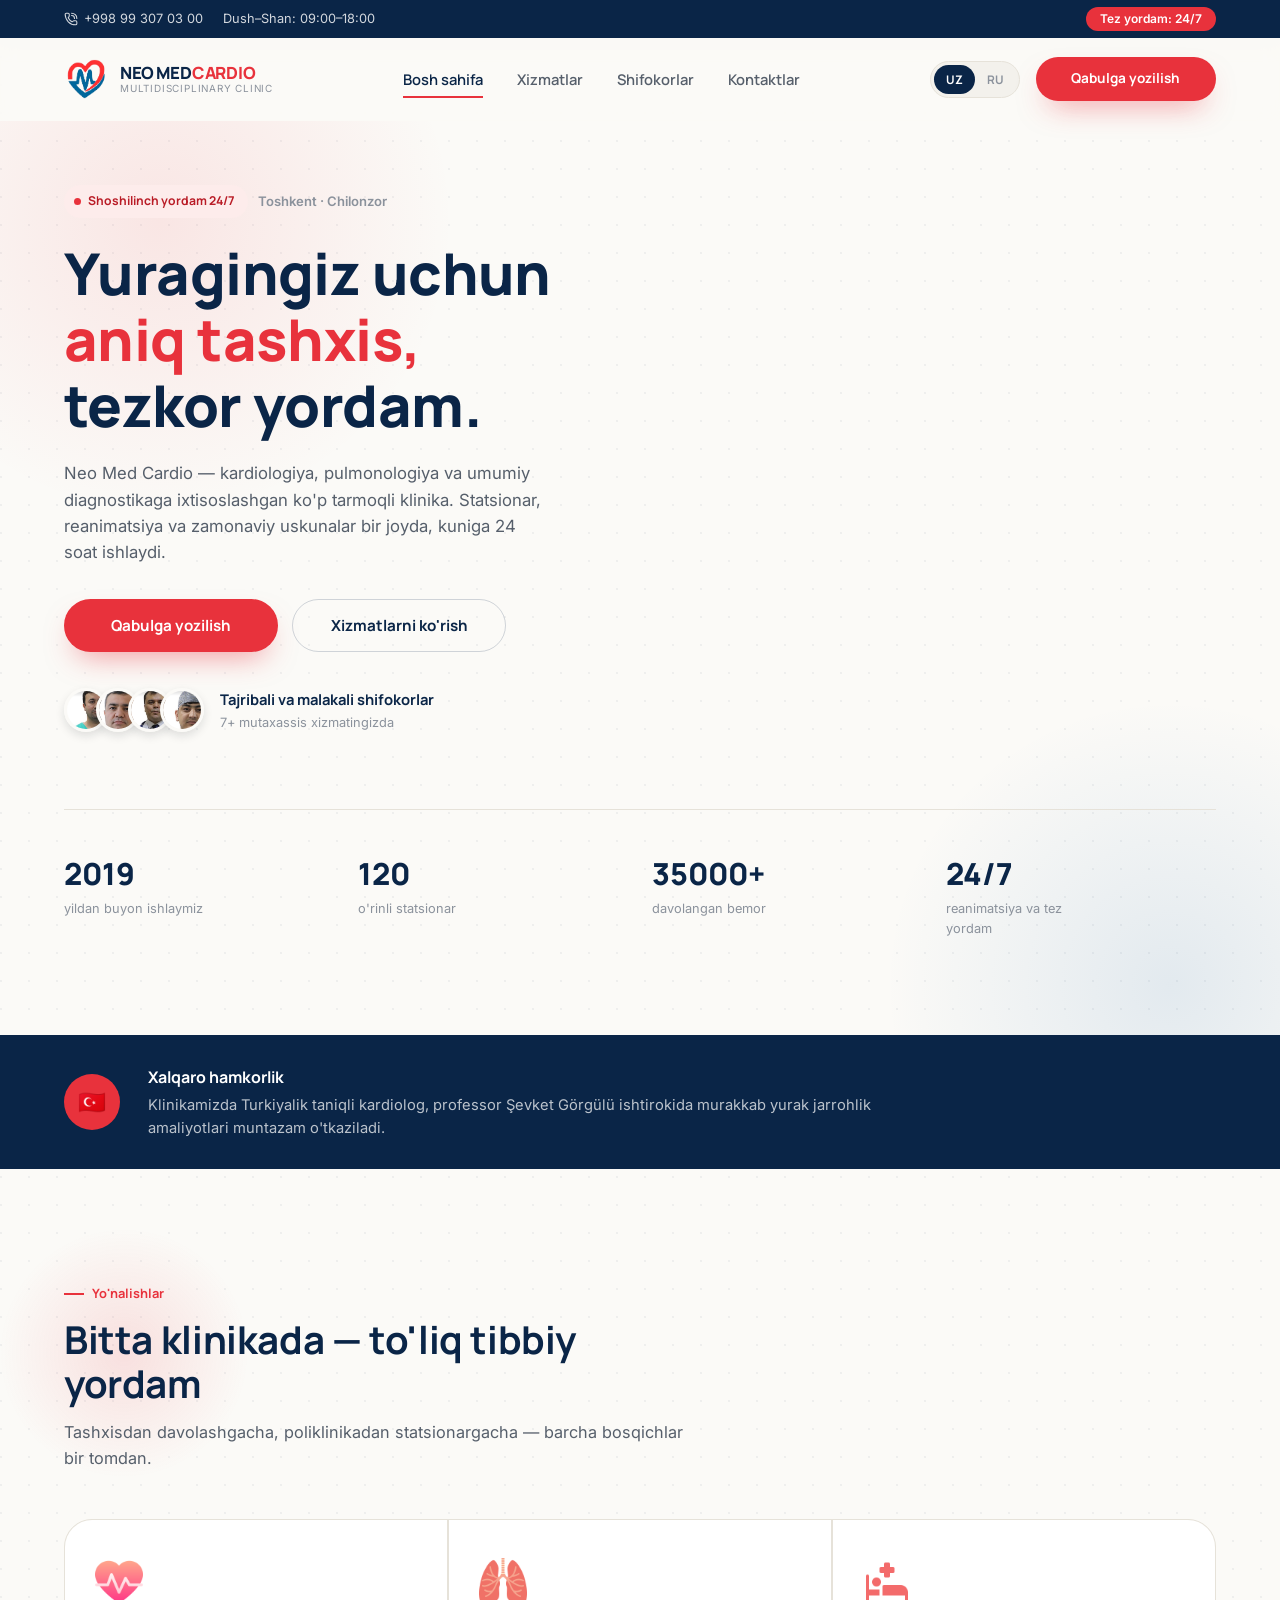
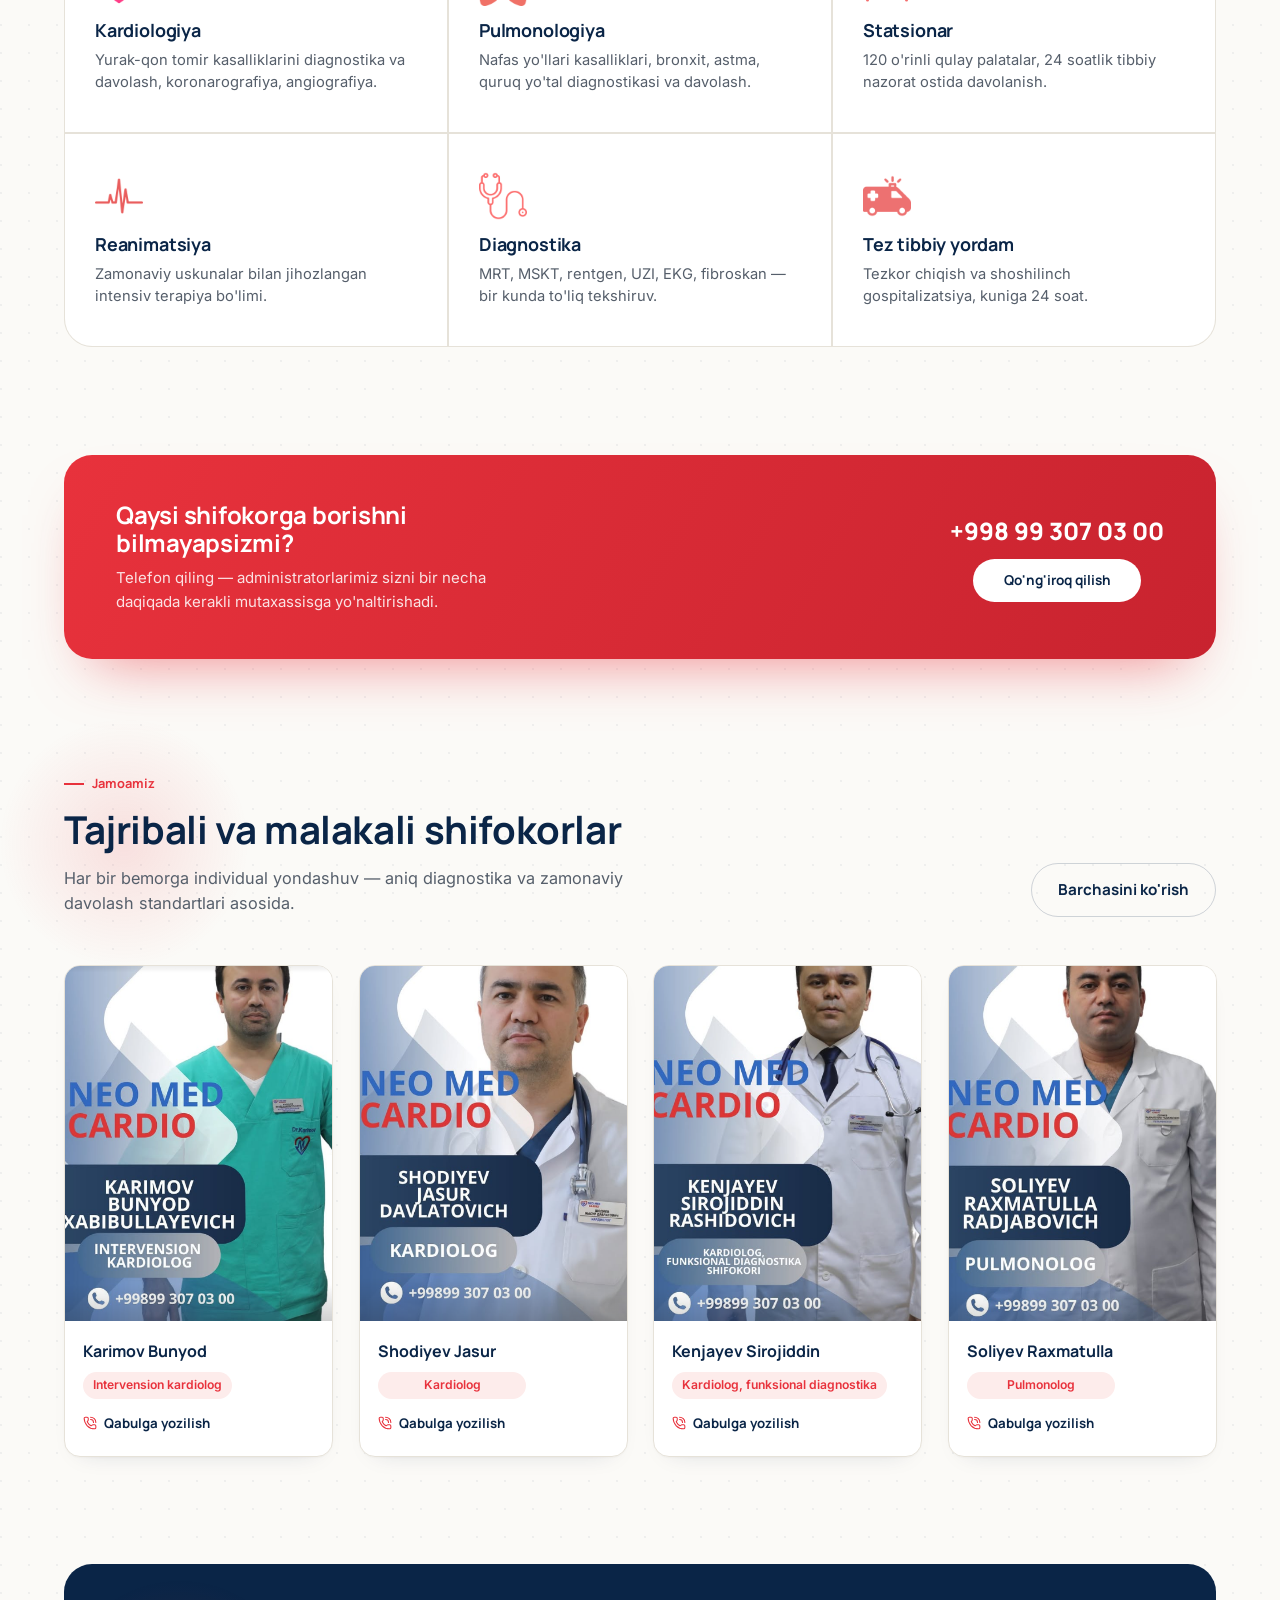
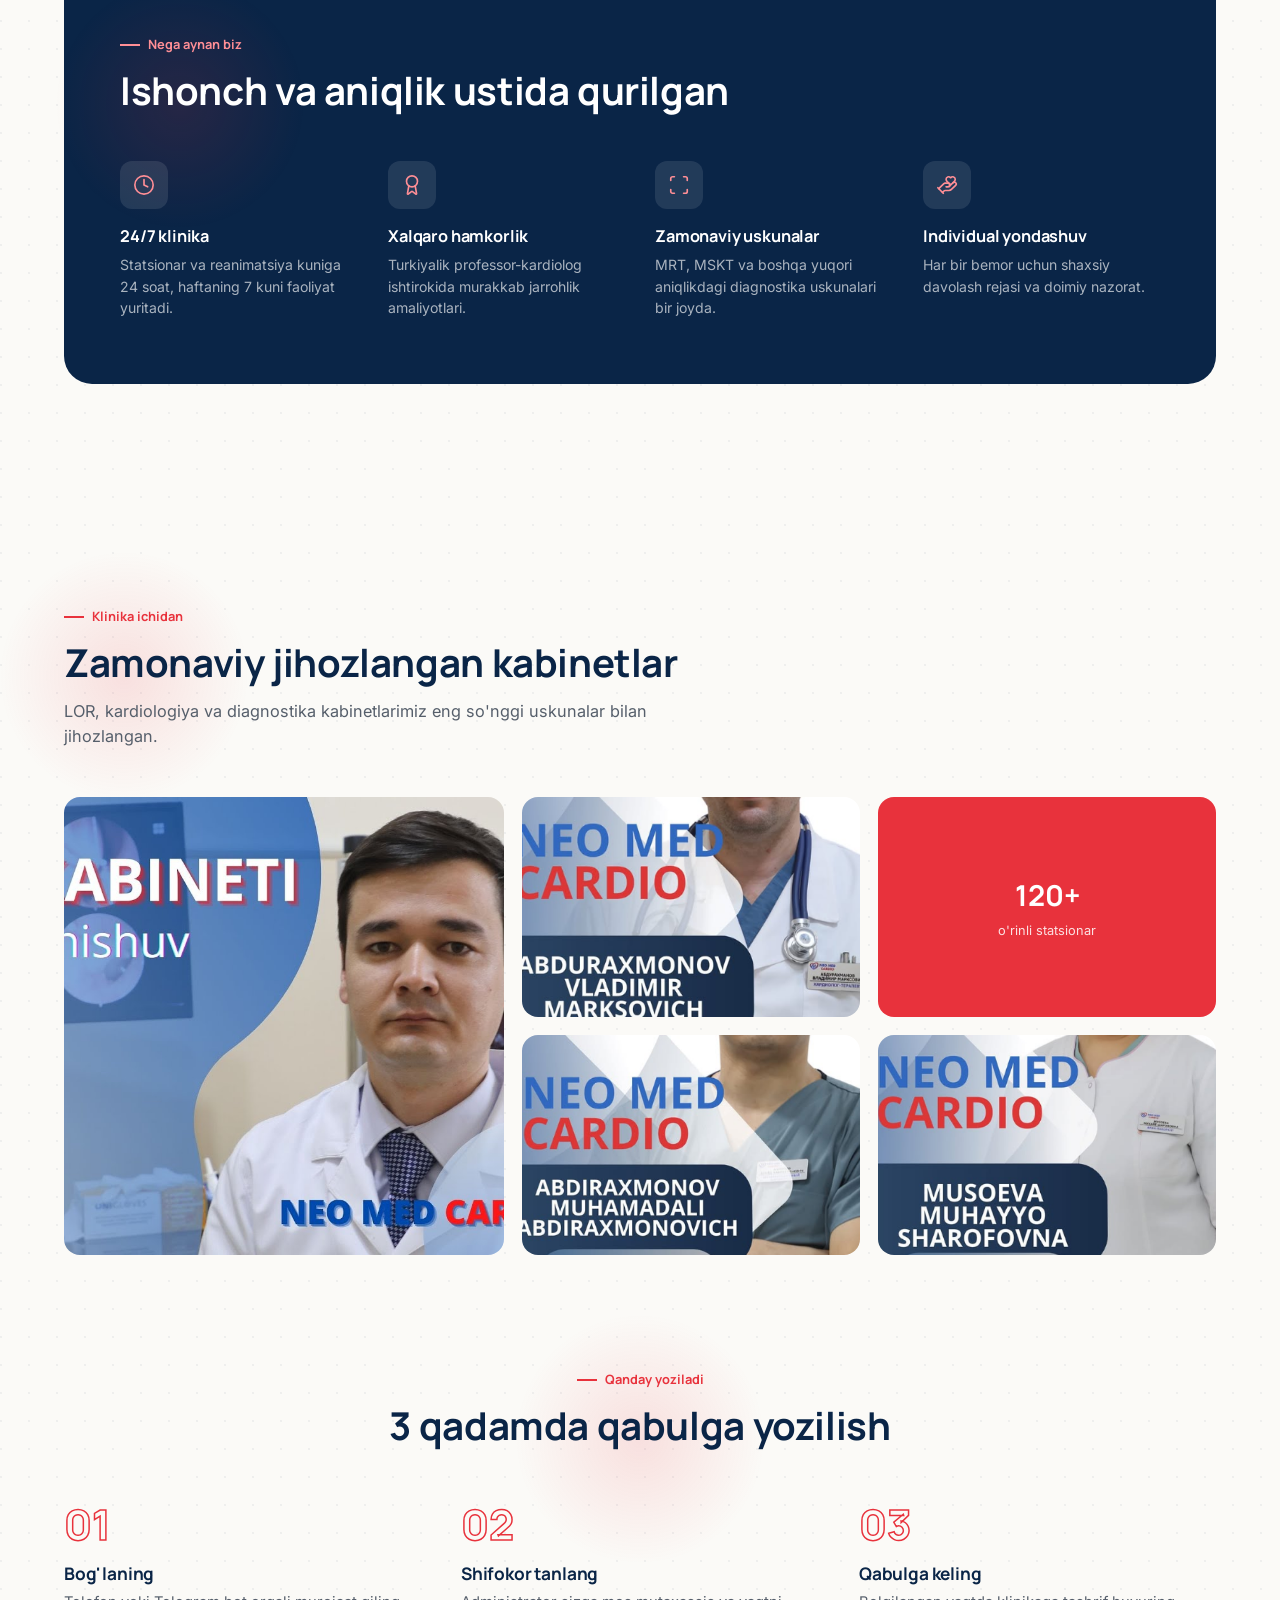
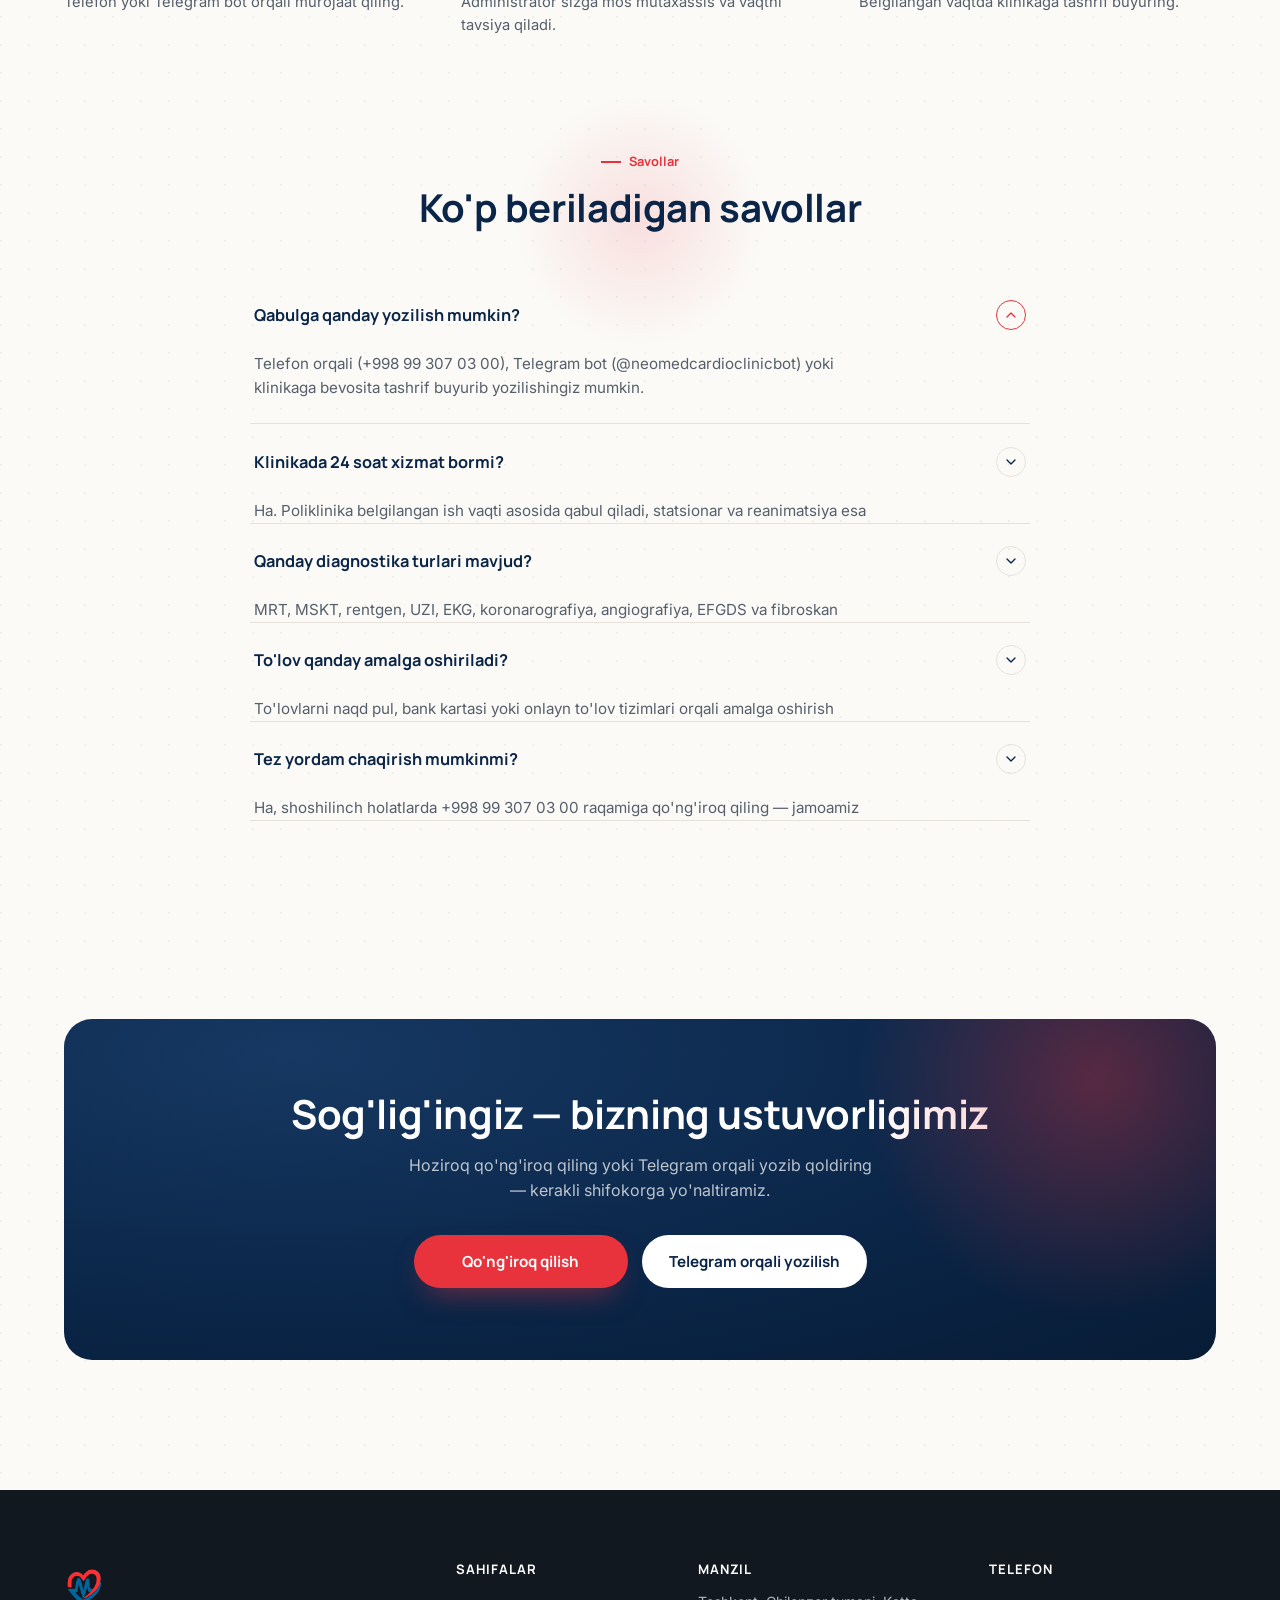
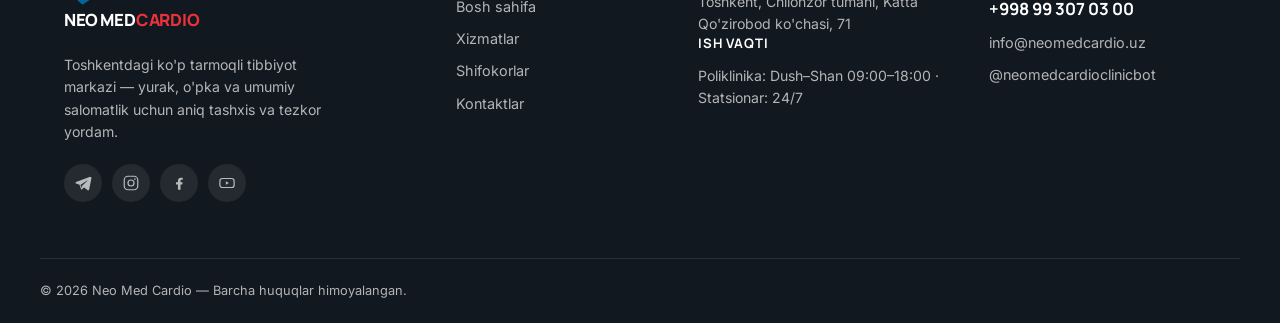
==== neomedcardio-site/index.html @ 4e434b4e "Birinchi versiya" ====
<!DOCTYPE html>
<html lang="uz">
<head>
<meta charset="UTF-8">
<meta name="viewport" content="width=device-width, initial-scale=1.0">
<title>Neo Med Cardio — Toshkentdagi ko'p tarmoqli tibbiyot markazi</title>
<meta name="description" content="Neo Med Cardio — kardiologiya, pulmonologiya, statsionar va reanimatsiya. MRT, MSKT diagnostika. Toshkent, Chilonzor. 24/7 tez yordam.">
<link rel="icon" href="images/favicon.png" type="image/png">
<link rel="stylesheet" href="css/style.css">
</head>
<body data-page="index">

<div id="site-header"></div>

<main>

  <!-- ============================= HERO ============================= -->
  <section class="hero">
    <div class="container hero__inner">
      <div class="hero__content">
        <div class="hero__eyebrow-row">
          <span class="hero__badge"><span class="dot"></span> <span data-i18n="badge.emergency">Shoshilinch yordam 24/7</span></span>
          <span class="hero__eyebrow-text" data-i18n="hero.eyebrow">Toshkent · Chilonzor</span>
        </div>
        <h1>
          <span data-i18n="hero.title.1">Yuragingiz uchun</span>
          <span class="accent" data-i18n="hero.title.2">aniq tashxis,</span>
          <span data-i18n="hero.title.3">tezkor yordam.</span>
        </h1>
        <p class="hero__desc" data-i18n="hero.desc">Neo Med Cardio — kardiologiya, pulmonologiya va umumiy diagnostikaga ixtisoslashgan ko'p tarmoqli klinika.</p>
        <div class="hero__actions">
          <a href="kontaktlar.html#form" class="btn btn--primary" data-i18n="hero.cta.primary">Qabulga yozilish</a>
          <a href="xizmatlar.html" class="btn btn--ghost" data-i18n="hero.cta.secondary">Xizmatlarni ko'rish</a>
        </div>

        <div class="hero__trust-row">
          <div class="avatar-stack">
            <img src="images/avatars/a1.jpg" alt="Shifokor">
            <img src="images/avatars/a2.jpg" alt="Shifokor">
            <img src="images/avatars/a3.jpg" alt="Shifokor">
            <img src="images/avatars/a4.jpg" alt="Shifokor">
          </div>
          <div class="hero__trust-text">
            <strong data-i18n="doc.title">Tajribali va malakali shifokorlar</strong>
            <span data-i18n="hero.trust.sub">7+ mutaxassis xizmatingizda</span>
          </div>
        </div>

      </div>

      <div class="hero__visual" data-reveal data-reveal-delay="150">
        <div class="hero__blob"></div>
        <div class="hero__blob hero__blob--two"></div>
        <img src="images/logo.png" alt="Neo Med Cardio" class="hero__heart-logo">
        <svg class="hero__ecg hero__ecg--red" viewBox="0 0 400 60" preserveAspectRatio="none">
          <path class="ecg-path" d="M0 30 L60 30 L78 8 L96 52 L114 18 L130 30 L400 30" />
        </svg>
      </div>
    </div>

    <!-- statistikalar hero pastida, to'liq kenglikda -->
    <div class="container">
      <div class="hero__stats hero__stats--bottom">
        <div>
          <div class="hero__stat-num">2019</div>
          <div class="hero__stat-label" data-i18n="hero.stat.1.label">yildan buyon ishlaymiz</div>
        </div>
        <div>
          <div class="hero__stat-num" data-count="120">120</div>
          <div class="hero__stat-label" data-i18n="hero.stat.2.label">o'rinli statsionar</div>
        </div>
        <div>
          <div class="hero__stat-num" data-count="35000+">35000+</div>
          <div class="hero__stat-label" data-i18n="hero.stat.4.label">davolangan bemor</div>
        </div>
        <div>
          <div class="hero__stat-num">24/7</div>
          <div class="hero__stat-label" data-i18n="hero.stat.3.label">reanimatsiya va tez yordam</div>
        </div>
      </div>
    </div>
  </section>

  <!-- ============================= PARTNER ============================= -->
  <section class="partner" data-reveal>
    <div class="container partner__inner">
      <div class="partner__flag">🇹🇷</div>
      <div>
        <div class="partner__title" data-i18n="partner.title">Xalqaro hamkorlik</div>
        <p class="partner__text" data-i18n="partner.text">Klinikamizda Turkiyalik taniqli kardiolog, professor Şevket Görgülü ishtirokida murakkab yurak jarrohlik amaliyotlari muntazam o'tkaziladi.</p>
      </div>
    </div>
  </section>

  <!-- ============================= DIRECTIONS ============================= -->
  <section class="directions">
    <div class="container">
      <div class="section-head" data-reveal>
        <div class="eyebrow" data-i18n="dir.eyebrow">Yo'nalishlar</div>
        <h2 data-i18n="dir.title">Bitta klinikada — to'liq tibbiy yordam</h2>
        <p data-i18n="dir.desc">Tashxisdan davolashgacha, poliklinikadan statsionargacha — barcha bosqichlar bir tomdan.</p>
      </div>

      <div class="directions-grid">
        <div class="dir-card">
          <img src="images/icons/icon-cardiology.png" alt="" style="width:48px;height:48px;display:block;margin-bottom:14px">
          <h3 data-i18n="dir.1.title">Kardiologiya</h3>
          <p data-i18n="dir.1.desc">Yurak-qon tomir kasalliklarini diagnostika va davolash, koronarografiya, angiografiya.</p>
        </div>
        <div class="dir-card">
         <img src="images/icons/lungs.png" alt="" style="width:48px;height:48px;display:block;margin-bottom:14px">
          <h3 data-i18n="dir.2.title">Pulmonologiya</h3>
          <p data-i18n="dir.2.desc">Nafas yo'llari kasalliklari, bronxit, astma, quruq yo'tal diagnostikasi va davolash.</p>
        </div>
        <div class="dir-card">
          <img src="images/icons/inpatient (1).png" alt="" style="width:48px;height:48px;display:block;margin-bottom:14px">
          <h3 data-i18n="dir.3.title">Statsionar</h3>
          <p data-i18n="dir.3.desc">120 o'rinli qulay palatalar, 24 soatlik tibbiy nazorat ostida davolanish.</p>
        </div>
        <div class="dir-card">
          <img src="images/icons/cardiogram.png" alt="" style="width:48px;height:48px;display:block;margin-bottom:14px">
          <h3 data-i18n="dir.4.title">Reanimatsiya</h3>
          <p data-i18n="dir.4.desc">Zamonaviy uskunalar bilan jihozlangan intensiv terapiya bo'limi.</p>
        </div>
        <div class="dir-card">
          <img src="images/icons/stethoscope (3).png" alt="" style="width:48px;height:48px;display:block;margin-bottom:14px">
          <h3 data-i18n="dir.5.title">Diagnostika</h3>
          <p data-i18n="dir.5.desc">MRT, MSKT, rentgen, UZI, EKG, fibroskan — bir kunda to'liq tekshiruv.</p>
        </div>
        <div class="dir-card">
          <img src="images/icons/emergency-ambulance.png" alt="" style="width:48px;height:48px;display:block;margin-bottom:14px">
          <h3 data-i18n="dir.6.title">Tez tibbiy yordam</h3>
          <p data-i18n="dir.6.desc">Tezkor chiqish va shoshilinch gospitalizatsiya, kuniga 24 soat.</p>
        </div>
      </div>
    </div>
  </section>

  <!-- ============================= HELP BANNER ============================= -->
  <div class="help-banner" data-reveal>
    <div>
      <h3 data-i18n="help.title">Qaysi shifokorga borishni bilmayapsizmi?</h3>
      <p data-i18n="help.desc">Telefon qiling — administratorlarimiz sizni bir necha daqiqada kerakli mutaxassisga yo'naltirishadi.</p>
    </div>
    <div class="help-banner__cta">
      <a href="tel:+998993070300" class="help-banner__phone">+998 99 307 03 00</a>
      <a href="tel:+998993070300" class="btn btn--white btn--small" data-i18n="cta.call">Qo'ng'iroq qilish</a>
    </div>
  </div>

  <!-- ============================= DOCTORS PREVIEW ============================= -->
  <section class="doctors-section">
    <div class="container">
      <div class="doctors-head-row">
        <div class="section-head" data-reveal>
          <div class="eyebrow" data-i18n="doc.eyebrow">Jamoamiz</div>
          <h2 data-i18n="doc.title">Tajribali va malakali shifokorlar</h2>
          <p data-i18n="doc.desc">Har bir bemorga individual yondashuv — aniq diagnostika va zamonaviy davolash standartlari asosida.</p>
        </div>
        <a href="shifokorlar.html" class="btn btn--ghost" data-reveal data-i18n="cta.viewall">Barchasini ko'rish</a>
      </div>

      <div class="doctor-grid">
        <article class="doctor-card">
          <div class="doctor-card__photo"><img src="images/doctors/karimov-bunyod.jpg" alt="Karimov Bunyod Xabibullayevich" loading="lazy"></div>
          <div class="doctor-card__body">
            <div class="doctor-card__name">Karimov Bunyod</div>
            <span class="doctor-card__role" data-role-uz="Intervension kardiolog" data-role-ru="Интервенционный кардиолог">Intervension kardiolog</span>
            <a href="tel:+998993070300" class="doctor-card__call"><span class="icon" data-icon="phone" style="width:14px;height:14px" aria-hidden="true"></span> <span data-i18n="doc.book">Qabulga yozilish</span></a>
          </div>
        </article>
        <article class="doctor-card">
          <div class="doctor-card__photo"><img src="images/doctors/shodiyev-jasur.jpg" alt="Shodiyev Jasur Davlatovich" loading="lazy"></div>
          <div class="doctor-card__body">
            <div class="doctor-card__name">Shodiyev Jasur</div>
            <span class="doctor-card__role" data-role-uz="Kardiolog" data-role-ru="Кардиолог">Kardiolog</span>
            <a href="tel:+998993070300" class="doctor-card__call"><span class="icon" data-icon="phone" style="width:14px;height:14px" aria-hidden="true"></span> <span data-i18n="doc.book">Qabulga yozilish</span></a>
          </div>
        </article>
        <article class="doctor-card">
          <div class="doctor-card__photo"><img src="images/doctors/kenjayev-sirojiddin.jpg" alt="Kenjayev Sirojiddin Rashidovich" loading="lazy"></div>
          <div class="doctor-card__body">
            <div class="doctor-card__name">Kenjayev Sirojiddin</div>
            <span class="doctor-card__role" data-role-uz="Kardiolog, funksional diagnostika" data-role-ru="Кардиолог, функц. диагностика">Kardiolog, funksional diagnostika</span>
            <a href="tel:+998993070300" class="doctor-card__call"><span class="icon" data-icon="phone" style="width:14px;height:14px" aria-hidden="true"></span> <span data-i18n="doc.book">Qabulga yozilish</span></a>
          </div>
        </article>
        <article class="doctor-card">
          <div class="doctor-card__photo"><img src="images/doctors/soliyev-raxmatulla.jpg" alt="Soliyev Raxmatulla Radjabovich" loading="lazy"></div>
          <div class="doctor-card__body">
            <div class="doctor-card__name">Soliyev Raxmatulla</div>
            <span class="doctor-card__role" data-role-uz="Pulmonolog" data-role-ru="Пульмонолог">Pulmonolog</span>
            <a href="tel:+998993070300" class="doctor-card__call"><span class="icon" data-icon="phone" style="width:14px;height:14px" aria-hidden="true"></span> <span data-i18n="doc.book">Qabulga yozilish</span></a>
          </div>
        </article>
      </div>
    </div>
  </section>

  <!-- ============================= ADVANTAGES ============================= -->
  <section class="advantages">
    <div class="container">
      <div class="advantages-wrap">
        <div class="section-head" data-reveal>
          <div class="eyebrow" data-i18n="adv.eyebrow">Nega aynan biz</div>
          <h2 data-i18n="adv.title">Ishonch va aniqlik ustida qurilgan</h2>
        </div>
        <div class="adv-grid">
          <div class="adv-card">
            <div class="adv-card__icon"><span class="icon" data-icon="clock" style="width:22px;height:22px" aria-hidden="true"></span></div>
            <h3 data-i18n="adv.1.title">24/7 klinika</h3>
            <p data-i18n="adv.1.desc">Statsionar va reanimatsiya kuniga 24 soat, haftaning 7 kuni faoliyat yuritadi.</p>
          </div>
          <div class="adv-card">
            <div class="adv-card__icon"><span class="icon" data-icon="award" style="width:22px;height:22px" aria-hidden="true"></span></div>
            <h3 data-i18n="adv.2.title">Xalqaro hamkorlik</h3>
            <p data-i18n="adv.2.desc">Turkiyalik professor-kardiolog ishtirokida murakkab jarrohlik amaliyotlari.</p>
          </div>
          <div class="adv-card">
            <div class="adv-card__icon"><span class="icon" data-icon="scan" style="width:22px;height:22px" aria-hidden="true"></span></div>
            <h3 data-i18n="adv.3.title">Zamonaviy uskunalar</h3>
            <p data-i18n="adv.3.desc">MRT, MSKT va boshqa yuqori aniqlikdagi diagnostika uskunalari bir joyda.</p>
          </div>
          <div class="adv-card">
            <div class="adv-card__icon"><span class="icon" data-icon="handshake" style="width:22px;height:22px" aria-hidden="true"></span></div>
            <h3 data-i18n="adv.4.title">Individual yondashuv</h3>
            <p data-i18n="adv.4.desc">Har bir bemor uchun shaxsiy davolash rejasi va doimiy nazorat.</p>
          </div>
        </div>
      </div>
    </div>
  </section>

  <!-- ============================= GALLERY ============================= -->
  <section class="gallery">
    <div class="container">
      <div class="section-head" data-reveal>
        <div class="eyebrow" data-i18n="gal.eyebrow">Klinika ichidan</div>
        <h2 data-i18n="gal.title">Zamonaviy jihozlangan kabinetlar</h2>
        <p data-i18n="gal.desc">LOR, kardiologiya va diagnostika kabinetlarimiz eng so'nggi uskunalar bilan jihozlangan.</p>
      </div>
      <div class="gallery-grid">
        <div><img src="images/lor-kabineti.jpg" alt="LOR kabineti - Neo Med Cardio"></div>
        <div><img src="images/doctors/abduraxmonov-vladimir.jpg" alt="Kardiolog qabulda"></div>
        <div class="gallery-tile--tint">
          <strong>120+</strong>
          <span data-i18n="hero.stat.2.label">o'rinli statsionar</span>
        </div>
        <div><img src="images/doctors/abdiraxmonov-muhamadali.jpg" alt="Intervension kardiolog"></div>
        <div><img src="images/doctors/musoeva-muhayyo.jpg" alt="Laboratoriya xodimi"></div>
      </div>
    </div>
  </section>

  <!-- ============================= STEPS ============================= -->
  <section class="steps">
    <div class="container">
      <div class="section-head section-head--center" data-reveal style="margin-left:auto;margin-right:auto;">
        <div class="eyebrow" style="justify-content:center;" data-i18n="steps.eyebrow">Qanday yoziladi</div>
        <h2 data-i18n="steps.title">3 qadamda qabulga yozilish</h2>
      </div>
      <div class="steps-grid">
        <div class="step-card">
          <span class="step-num">01</span>
          <h3 data-i18n="steps.1.title">Bog'laning</h3>
          <p data-i18n="steps.1.desc">Telefon yoki Telegram bot orqali murojaat qiling.</p>
        </div>
        <div class="step-card">
          <span class="step-num">02</span>
          <h3 data-i18n="steps.2.title">Shifokor tanlang</h3>
          <p data-i18n="steps.2.desc">Administrator sizga mos mutaxassis va vaqtni tavsiya qiladi.</p>
        </div>
        <div class="step-card">
          <span class="step-num">03</span>
          <h3 data-i18n="steps.3.title">Qabulga keling</h3>
          <p data-i18n="steps.3.desc">Belgilangan vaqtda klinikaga tashrif buyuring.</p>
        </div>
      </div>
    </div>
  </section>

  <!-- ============================= FAQ ============================= -->
  <section class="faq">
    <div class="container">
      <div class="section-head section-head--center" data-reveal style="margin-left:auto;margin-right:auto;">
        <div class="eyebrow" style="justify-content:center;" data-i18n="faq.eyebrow">Savollar</div>
        <h2 data-i18n="faq.title">Ko'p beriladigan savollar</h2>
      </div>
      <div class="faq-wrap accordion">
        <div class="accordion__item is-open">
          <button class="accordion__trigger"><span data-i18n="faq.1.q">Qabulga qanday yozilish mumkin?</span><span class="accordion__icon"><span class="icon" data-icon="chevron-down" style="width:16px;height:16px" aria-hidden="true"></span></span></button>
          <div class="accordion__panel"><p data-i18n="faq.1.a">Telefon orqali, Telegram bot yoki klinikaga bevosita tashrif buyurib yozilishingiz mumkin.</p></div>
        </div>
        <div class="accordion__item">
          <button class="accordion__trigger"><span data-i18n="faq.2.q">Klinikada 24 soat xizmat bormi?</span><span class="accordion__icon"><span class="icon" data-icon="chevron-down" style="width:16px;height:16px" aria-hidden="true"></span></span></button>
          <div class="accordion__panel"><p data-i18n="faq.2.a">Ha. Poliklinika belgilangan ish vaqti asosida qabul qiladi, statsionar va reanimatsiya esa 24 soat davomida faoliyat yuritadi.</p></div>
        </div>
        <div class="accordion__item">
          <button class="accordion__trigger"><span data-i18n="faq.3.q">Qanday diagnostika turlari mavjud?</span><span class="accordion__icon"><span class="icon" data-icon="chevron-down" style="width:16px;height:16px" aria-hidden="true"></span></span></button>
          <div class="accordion__panel"><p data-i18n="faq.3.a">MRT, MSKT, rentgen, UZI, EKG, koronarografiya, angiografiya, EFGDS va fibroskan tekshiruvlarini o'tkazamiz.</p></div>
        </div>
        <div class="accordion__item">
          <button class="accordion__trigger"><span data-i18n="faq.4.q">To'lov qanday amalga oshiriladi?</span><span class="accordion__icon"><span class="icon" data-icon="chevron-down" style="width:16px;height:16px" aria-hidden="true"></span></span></button>
          <div class="accordion__panel"><p data-i18n="faq.4.a">To'lovlarni naqd pul, bank kartasi yoki onlayn to'lov tizimlari orqali amalga oshirish mumkin.</p></div>
        </div>
        <div class="accordion__item">
          <button class="accordion__trigger"><span data-i18n="faq.5.q">Tez yordam chaqirish mumkinmi?</span><span class="accordion__icon"><span class="icon" data-icon="chevron-down" style="width:16px;height:16px" aria-hidden="true"></span></span></button>
          <div class="accordion__panel"><p data-i18n="faq.5.a">Ha, shoshilinch holatlarda qo'ng'iroq qiling — jamoamiz tezkor chiqadi.</p></div>
        </div>
      </div>
    </div>
  </section>

  <!-- ============================= FINAL CTA ============================= -->
  <section class="final-cta">
    <div class="container">
      <div class="final-cta__box" data-reveal>
        <h2 data-i18n="final.title">Sog'lig'ingiz — bizning ustuvorligimiz</h2>
        <p data-i18n="final.desc">Hoziroq qo'ng'iroq qiling yoki Telegram orqali yozib qoldiring — kerakli shifokorga yo'naltiramiz.</p>
        <div class="final-cta__actions">
          <a href="tel:+998993070300" class="btn btn--primary" data-i18n="cta.call">Qo'ng'iroq qilish</a>
          <a href="https://t.me/neomedcardioclinicbot" target="_blank" rel="noopener" class="btn btn--white" data-i18n="cta.telegram">Telegram orqali yozilish</a>
        </div>
      </div>
    </div>
  </section>

</main>

<div id="site-footer"></div>

<script src="js/i18n.js"></script>
<script src="js/main.js"></script>
</body>
</html>
---- neomedcardio-site/css/style.css ----
/* ==========================================================================
   NEO MED CARDIO — style.css
   Fonts: Manrope (sarlavhalar) + Inter (matn) — ikkalasi ham kirill harflarini
   qo'llab-quvvatlaydi.
   ========================================================================== */

@import url('https://fonts.googleapis.com/css2?family=Inter:wght@400;500;600&family=Manrope:wght@500;600;700;800&display=swap');

/* ---------------------------------------------------------------------
   0) Tokens
--------------------------------------------------------------------- */
:root {
  --red: #e8323c;
  --red-dark: #b91c26;
  --red-soft: #fdeceb;
  --blue: #0b5aa6;
  --blue-dark: #0a2547;
  --blue-soft: #eaf2fb;
  --ink: #12181f;
  --ink-60: #565f6b;
  --ink-40: #8b929c;
  --paper: #fbfaf7;
  --paper-alt: #f3f1ec;
  --white: #ffffff;
  --line: #e6e2d9;

  --font-display: "Manrope", "Segoe UI", sans-serif;
  --font-body: "Inter", "Segoe UI", sans-serif;

  --radius-s: 10px;
  --radius-m: 16px;
  --radius-l: 28px;

  --shadow-rest: 0 1px 2px rgba(18, 24, 31, 0.03), 0 10px 24px -18px rgba(10, 37, 71, 0.22);
  --shadow-card: 0 2px 4px rgba(18, 24, 31, 0.05), 0 20px 40px -16px rgba(10, 37, 71, 0.32);
  --shadow-pop: 0 24px 60px -18px rgba(10, 37, 71, 0.4), 0 8px 20px -10px rgba(232, 50, 60, 0.18);

  --ease: cubic-bezier(0.22, 0.9, 0.3, 1);
}

/* ---------------------------------------------------------------------
   1) Reset & base
--------------------------------------------------------------------- */
* { box-sizing: border-box; }
html { scroll-behavior: smooth; }
html, body { margin: 0; padding: 0; }

html { overflow-x: hidden; }
body {
  overflow-x: hidden;
  font-family: var(--font-body);
  color: var(--ink);
  background-color: var(--paper);
  background-image:
    radial-gradient(circle at 1px 1px, rgba(10,37,71,0.05) 1px, transparent 0);
  background-size: 28px 28px;
  -webkit-font-smoothing: antialiased;
  line-height: 1.55;
}

body.no-scroll { overflow: hidden; }

img { max-width: 100%; display: block; }
a { color: inherit; text-decoration: none; }
ul { margin: 0; padding: 0; list-style: none; }
button { font-family: inherit; cursor: pointer; }
input, textarea, select { font-family: inherit; font-size: 1rem; }

h1, h2, h3, h4 {
  font-family: var(--font-display);
  color: var(--blue-dark);
  line-height: 1.15;
  margin: 0;
  letter-spacing: -0.01em;
}

p { margin: 0; }

:focus-visible {
  outline: 2.5px solid var(--red);
  outline-offset: 3px;
}

.container {
  width: 100%;
  max-width: 1200px;
  margin: 0 auto;
  padding: 0 24px;
}

section { position: relative; }

/* [data-reveal] bazaviy holati — komponent-xos hover/active qoidalari
   (fayl davomida) buni ustidan yoza oladi, chunki ular keyinroq yoziladi
   va bir xil o'ziga xoslikda keyingi qoida g'olib chiqadi. */
[data-reveal] {
  opacity: 0;
  transform: translateY(26px);
  transition: opacity 0.7s var(--ease), transform 0.7s var(--ease);
  will-change: opacity, transform;
}
[data-reveal].is-visible { opacity: 1; transform: translateY(0); }
[data-reveal="fade"] { transform: none; }

.eyebrow {
  display: inline-flex;
  align-items: center;
  gap: 8px;
  font-family: var(--font-display);
  font-weight: 700;
  font-size: 0.8rem;
  color: var(--red);
  margin-bottom: 14px;
}
.eyebrow::before {
  content: "";
  width: 20px;
  height: 2px;
  background: var(--red);
  display: inline-block;
}

.section-head {
  max-width: 620px;
  margin-bottom: 48px;
  position: relative;
}
.section-head::before {
  content: "";
  position: absolute;
  top: -54px; left: -70px;
  width: 260px; height: 260px;
  background: radial-gradient(circle, rgba(232,50,60,0.13) 0%, rgba(232,50,60,0) 68%);
  z-index: -1;
  pointer-events: none;
}
.section-head--center::before { left: 50%; transform: translateX(-50%); }
.section-head--center { margin-left: auto; margin-right: auto; text-align: center; }
.section-head h2 { font-size: clamp(1.7rem, 3vw, 2.4rem); }
.section-head p { margin-top: 14px; color: var(--ink-60); font-size: 1.02rem; }

/* --- til almashganda (UZ/RU) matn uzunligi turlicha bo'lgani uchun
   tugma/chip/nav elementlariga barqaror minimal kenglik beriladi,
   shunda dizayn "sakramaydi" --- */
.btn { min-width: var(--btn-min-w, auto); }
.hero__actions .btn,
.final-cta__actions .btn { min-width: 214px; }
.header-cta { min-width: 180px; text-align: center; justify-content: center; }
.help-banner__cta .btn { min-width: 168px; }
.filters button { min-width: 118px; text-align: center; }
.doctor-card__role { min-width: 148px; text-align: center; }
.hero__stat-label { min-height: 2.5em; }
.main-nav a { min-width: max-content; }

/* ---------------------------------------------------------------------
   1b) Icons — har bir <span class="icon" data-icon="nom"> JS orqali
   (main.js -> initIcons) images/icons/icon-<nom>.svg faylini o'qib,
   ichiga inline SVG sifatida joylaydi. Shu sabab rangi currentColor
   orqali avtomatik moslashadi. Boshqa icon bilan almashtirish uchun
   xuddi shu fayl nomini (masalan icon-phone.svg) ustidan yozing —
   HTML yoki CSS'ni o'zgartirish shart emas.
--------------------------------------------------------------------- */
.icon {
  display: inline-flex;
  align-items: center;
  justify-content: center;
  flex-shrink: 0;
  vertical-align: middle;
}
.icon svg { width: 100%; height: 100%; display: block; }

/* ---------------------------------------------------------------------
   2) Buttons
--------------------------------------------------------------------- */
.btn {
  display: inline-flex;
  align-items: center;
  justify-content: center;
  gap: 8px;
  font-family: var(--font-display);
  font-weight: 700;
  font-size: 0.95rem;
  padding: 14px 26px;
  border-radius: 999px;
  border: 1.5px solid transparent;
  transition: transform 0.25s var(--ease), box-shadow 0.25s var(--ease), background 0.25s var(--ease), color 0.25s var(--ease);
  white-space: nowrap;
}
.btn--primary {
  background: var(--red);
  color: var(--white);
  box-shadow: 0 14px 30px -12px rgba(232, 50, 60, 0.55);
}
.btn--primary:hover { background: var(--red-dark); transform: translateY(-2px); }

.btn--ghost {
  background: transparent;
  border-color: rgba(10, 37, 71, 0.18);
  color: var(--blue-dark);
}
.btn--ghost:hover { border-color: var(--blue-dark); transform: translateY(-2px); }

.btn--white {
  background: var(--white);
  color: var(--blue-dark);
}
.btn--white:hover { transform: translateY(-2px); box-shadow: var(--shadow-pop); }

.btn--small { padding: 10px 20px; font-size: 0.85rem; }
.btn--block { width: 100%; }

/* ---------------------------------------------------------------------
   3) Topbar
--------------------------------------------------------------------- */
.topbar {
  background: var(--blue-dark);
  color: rgba(255, 255, 255, 0.82);
  font-size: 0.8rem;
}
.topbar__inner {
  display: flex;
  align-items: center;
  justify-content: space-between;
  height: 38px;
}
.topbar__info { display: flex; align-items: center; gap: 20px; }
.topbar__item { display: flex; align-items: center; gap: 6px; color: inherit; }
a.topbar__item:hover { color: var(--white); }
.topbar__emergency {
  background: var(--red);
  color: var(--white);
  font-weight: 600;
  padding: 3px 14px;
  border-radius: 999px;
  font-size: 0.75rem;
}
@media (max-width: 640px) { .topbar__item--hours { display: none; } }
@media (max-width: 400px) { .topbar__emergency { display: none; } }

/* ---------------------------------------------------------------------
   4) Header
--------------------------------------------------------------------- */
.site-header {
  position: sticky;
  top: 0;
  z-index: 200;
  background: rgba(251, 250, 247, 0.9);
  backdrop-filter: blur(10px);
  border-bottom: 1px solid transparent;
  transition: border-color 0.3s ease, box-shadow 0.3s ease;
}
.site-header.is-scrolled {
  border-bottom-color: var(--line);
  box-shadow: 0 8px 24px -20px rgba(18, 24, 31, 0.4);
}
.site-header__inner {
  display: flex;
  align-items: center;
  justify-content: space-between;
  height: 82px;
  gap: 24px;
}

.brand { display: flex; align-items: center; gap: 12px; }
.brand__logo { width: 44px; height: 44px; object-fit: contain; }
.brand__text { display: flex; flex-direction: column; line-height: 1.2; }
.brand__name {
  font-family: var(--font-display);
  font-weight: 800;
  font-size: 1.05rem;
  color: var(--blue-dark);
  letter-spacing: -0.01em;
}
.brand__name em { color: var(--red); font-style: normal; }
.brand__sub { font-size: 0.62rem; color: var(--ink-40); text-transform: uppercase; letter-spacing: 0.08em; }

.main-nav { display: flex; align-items: center; gap: 34px; }
.main-nav a {
  font-family: var(--font-display);
  font-weight: 600;
  font-size: 0.92rem;
  color: var(--ink-60);
  position: relative;
  padding: 6px 0;
  transition: color 0.2s ease;
}
.main-nav a::after {
  content: "";
  position: absolute;
  left: 0; right: 100%; bottom: -2px;
  height: 2px;
  background: var(--red);
  transition: right 0.28s var(--ease);
}
.main-nav a:hover, .main-nav a.is-active { color: var(--blue-dark); }
.main-nav a:hover::after, .main-nav a.is-active::after { right: 0; }

.header-actions { display: flex; align-items: center; gap: 16px; }

.lang-switch {
  display: flex;
  background: var(--paper-alt);
  border: 1px solid var(--line);
  border-radius: 999px;
  padding: 3px;
}
.lang-switch button {
  border: none;
  background: transparent;
  font-family: var(--font-display);
  font-weight: 700;
  font-size: 0.74rem;
  color: var(--ink-40);
  padding: 6px 12px;
  border-radius: 999px;
  transition: background 0.2s ease, color 0.2s ease;
}
.lang-switch button.is-active { background: var(--blue-dark); color: var(--white); }

.header-cta { display: inline-flex; }

.burger {
  display: none;
  flex-direction: column;
  justify-content: center;
  gap: 5px;
  width: 40px;
  height: 40px;
  border: 1px solid var(--line);
  border-radius: 10px;
  background: var(--white);
}
.burger span { width: 18px; height: 2px; background: var(--blue-dark); margin: 0 auto; transition: transform 0.25s ease, opacity 0.25s ease; }
.burger.is-open span:nth-child(1) { transform: translateY(7px) rotate(45deg); }
.burger.is-open span:nth-child(2) { opacity: 0; }
.burger.is-open span:nth-child(3) { transform: translateY(-7px) rotate(-45deg); }

.mobile-bar {
  display: none;
  position: fixed;
  bottom: 0; left: 0; right: 0;
  z-index: 250;
  background: var(--white);
  border-top: 1px solid var(--line);
  box-shadow: 0 -10px 30px -10px rgba(18, 24, 31, 0.15);
}
.mobile-bar__item {
  flex: 1;
  display: flex;
  align-items: center;
  justify-content: center;
  gap: 8px;
  padding: 13px 8px;
  font-family: var(--font-display);
  font-weight: 700;
  font-size: 0.78rem;
}
.mobile-bar__item--call { background: var(--red); color: var(--white); }
.mobile-bar__item--tg { background: var(--blue-dark); color: var(--white); }

@media (max-width: 900px) {
  .header-cta { display: none; }
  .burger { display: flex; }
  .mobile-bar { display: flex; }
  body { padding-bottom: 58px; }

  .main-nav {
    position: fixed;
    top: 0; right: -100%;
    width: min(320px, 84vw);
    height: 100vh;
    background: var(--white);
    flex-direction: column;
    align-items: flex-start;
    gap: 6px;
    padding: 110px 28px 28px;
    transition: right 0.35s var(--ease);
    box-shadow: -20px 0 60px -20px rgba(18, 24, 31, 0.3);
  }
  .main-nav.is-open { right: 0; }
  .main-nav a { width: 100%; padding: 14px 0; border-bottom: 1px solid var(--line); font-size: 1.05rem; }
  .main-nav a::after { display: none; }
}
@media (max-width: 420px) {
  .site-header__inner { gap: 10px; }
  .brand { gap: 8px; }
  .brand__logo { width: 36px; height: 36px; }
  .brand__sub { display: none; }
  .header-actions { gap: 8px; }
}
@media (max-width: 340px) {
  .lang-switch { display: none; }
}

/* ---------------------------------------------------------------------
   5) Hero
--------------------------------------------------------------------- */
.hero {
  padding: 64px 0 96px;
  overflow: hidden;
  position: relative;
}
.hero::before {
  content: "";
  position: absolute;
  top: -220px; left: -160px;
  width: 640px; height: 640px;
  background: radial-gradient(circle, rgba(232,50,60,0.10) 0%, rgba(232,50,60,0) 65%);
  pointer-events: none;
  z-index: 0;
}
.hero::after {
  content: "";
  position: absolute;
  bottom: -260px; right: -200px;
  width: 620px; height: 620px;
  background: radial-gradient(circle, rgba(11,90,166,0.10) 0%, rgba(11,90,166,0) 65%);
  pointer-events: none;
  z-index: 0;
}
.hero__inner, .hero > .container { position: relative; z-index: 1; }
.hero__inner {
  display: grid;
  grid-template-columns: 1.05fr 0.95fr;
  gap: 56px;
  align-items: center;
}
.hero__eyebrow-row {
  display: flex;
  align-items: center;
  gap: 10px;
  margin-bottom: 22px;
}
.hero__badge {
  display: inline-flex;
  align-items: center;
  gap: 7px;
  background: var(--red-soft);
  color: var(--red-dark);
  font-family: var(--font-display);
  font-weight: 700;
  font-size: 0.76rem;
  padding: 7px 14px 7px 10px;
  border-radius: 999px;
}
.hero__badge .dot {
  width: 7px; height: 7px; border-radius: 50%;
  background: var(--red);
  animation: pulse-dot 1.6s ease-in-out infinite;
}
@keyframes pulse-dot {
  0%, 100% { box-shadow: 0 0 0 0 rgba(232,50,60,0.5); }
  50% { box-shadow: 0 0 0 6px rgba(232,50,60,0); }
}
.hero__eyebrow-text { font-size: 0.82rem; color: var(--ink-40); font-weight: 600; }

.hero h1 {
  font-size: clamp(2.3rem, 4.6vw, 3.6rem);
  font-weight: 800;
}
.hero h1 span { display: block; }
.hero h1 .accent { color: var(--red); }

.hero__desc {
  margin-top: 22px;
  max-width: 480px;
  color: var(--ink-60);
  font-size: 1.05rem;
}

.hero__actions {
  margin-top: 34px;
  display: flex;
  gap: 14px;
  flex-wrap: wrap;
}

.hero__trust-row {
  margin-top: 36px;
  display: flex;
  align-items: center;
  gap: 16px;
}
.avatar-stack { display: flex; }
.avatar-stack img {
  width: 44px; height: 44px;
  border-radius: 50%;
  object-fit: cover;
  border: 3px solid var(--paper);
  box-shadow: 0 4px 10px rgba(18,24,31,0.12);
  margin-left: -12px;
}
.avatar-stack img:first-child { margin-left: 0; }
.hero__trust-text { display: flex; flex-direction: column; }
.hero__trust-text strong { font-family: var(--font-display); font-weight: 700; font-size: 0.92rem; color: var(--blue-dark); }
.hero__trust-text span { font-size: 0.8rem; color: var(--ink-40); margin-top: 2px; }

.hero__stats {
  margin-top: 52px;
  display: grid;
  grid-template-columns: repeat(3, auto);
  gap: 36px;
}
.hero__stats--bottom {
  margin-top: 76px;
  grid-template-columns: repeat(4, 1fr);
  gap: 24px;
  padding-top: 40px;
  border-top: 1px solid var(--line);
}
.hero__stat-num {
  font-family: var(--font-display);
  font-weight: 800;
  font-size: 1.9rem;
  color: var(--blue-dark);
}
.hero__stat-label { font-size: 0.8rem; color: var(--ink-40); margin-top: 2px; max-width: 150px; }

/* hero visual: ECG + heart */
.hero__visual {
  position: relative;
  aspect-ratio: 1 / 1;
  max-width: 480px;
  margin: 0 auto;
}
.hero__blob {
  position: absolute;
  inset: 4%;
  background: linear-gradient(155deg, var(--blue-soft) 0%, var(--red-soft) 100%);
  border-radius: 42% 58% 63% 37% / 45% 41% 59% 55%;
  animation: blob-move 12s var(--ease) infinite alternate;
}
.hero__blob--two {
  inset: 14% 22% 22% 14%;
  background: linear-gradient(155deg, rgba(11,90,166,0.16) 0%, rgba(232,50,60,0.14) 100%);
  border-radius: 58% 42% 40% 60% / 55% 60% 40% 45%;
  animation-duration: 9s;
  animation-direction: alternate-reverse;
  filter: blur(2px);
}
@keyframes blob-move {
  0% { border-radius: 42% 58% 63% 37% / 45% 41% 59% 55%; }
  100% { border-radius: 58% 42% 40% 60% / 55% 60% 40% 45%; }
}
.hero__heart-logo {
  position: absolute;
  top: 50%; left: 50%;
  transform: translate(-50%, -52%);
  width: 52%;
  filter: drop-shadow(0 22px 40px rgba(10, 37, 71, 0.28));
  animation: heart-beat 2.6s ease-in-out infinite;
}
@keyframes heart-beat {
  0%, 100% { transform: translate(-50%, -52%) scale(1); }
  10% { transform: translate(-50%, -52%) scale(1.06); }
  20% { transform: translate(-50%, -52%) scale(0.99); }
  30% { transform: translate(-50%, -52%) scale(1.04); }
  40% { transform: translate(-50%, -52%) scale(1); }
}
.hero__ecg {
  position: absolute;
  left: -6%; right: -6%;
  top: 68%;
  width: 112%;
}
.ecg-path {
  fill: none;
  stroke: var(--blue-dark);
  stroke-width: 2.4;
  stroke-linecap: round;
  stroke-linejoin: round;
}
.hero__ecg--red .ecg-path { stroke: var(--red); }

@media (max-width: 980px) {
  .hero__inner { grid-template-columns: 1fr; }
  .hero__visual { margin-top: 24px; max-width: 380px; }
  .hero__stats { grid-template-columns: repeat(3, 1fr); gap: 18px; }
  .hero__stats--bottom { grid-template-columns: repeat(2, 1fr); gap: 28px 18px; margin-top: 48px; }
}
@media (max-width: 480px) {
  .hero__trust-row { flex-wrap: wrap; }
}

/* ---------------------------------------------------------------------
   6) Partner strip
--------------------------------------------------------------------- */
.partner {
  background: var(--blue-dark);
  color: var(--white);
  padding: 30px 0;
}
.partner__inner {
  display: flex;
  align-items: center;
  gap: 28px;
}
.partner__flag {
  flex-shrink: 0;
  width: 56px; height: 56px;
  border-radius: 50%;
  background: var(--red);
  display: flex; align-items: center; justify-content: center;
  font-family: var(--font-display);
  font-weight: 800;
  font-size: 1.4rem;
}
.partner__title { font-family: var(--font-display); font-weight: 700; font-size: 1rem; margin-bottom: 4px; color: var(--white);}
.partner__text { color: rgba(255,255,255,0.72); font-size: 0.92rem; max-width: 760px; }
@media (max-width: 700px) { .partner__inner { flex-direction: column; text-align: center; } }

/* ---------------------------------------------------------------------
   7) Directions grid
--------------------------------------------------------------------- */
.directions { padding: 108px 0; }
.directions-grid {
  display: grid;
  grid-template-columns: repeat(3, 1fr);
  gap: 2px;
  background: var(--line);
  border: 1px solid var(--line);
  border-radius: var(--radius-l);
  overflow: hidden;
}
.dir-card {
  background: var(--white);
  padding: 38px 30px;
  transition: background 0.3s ease, transform 0.3s ease;
}
.dir-card:hover { background: var(--paper-alt); }
.dir-card__icon {
  width: 52px; height: 52px;
  border-radius: 14px;
  background: var(--red-soft);
  color: var(--red);
  display: flex; align-items: center; justify-content: center;
  margin-bottom: 22px;
  transition: background 0.3s ease, color 0.3s ease, transform 0.3s ease;
}
.dir-card:hover .dir-card__icon { background: var(--red); color: var(--white); transform: rotate(-6deg) scale(1.06); }
.dir-card h3 { font-size: 1.12rem; margin-bottom: 8px; }
.dir-card p { color: var(--ink-60); font-size: 0.92rem; }

@media (max-width: 900px) { .directions-grid { grid-template-columns: repeat(2, 1fr); } }
@media (max-width: 600px) { .directions-grid { grid-template-columns: 1fr; } }

/* ---------------------------------------------------------------------
   8) Help banner
--------------------------------------------------------------------- */
.help-banner {
  margin: 0 24px;
  max-width: 1152px;
  margin-inline: auto;
  background: linear-gradient(120deg, var(--red) 0%, #c8232f 100%);
  border-radius: var(--radius-l);
  padding: 46px 52px;
  display: flex;
  align-items: center;
  justify-content: space-between;
  gap: 30px;
  color: var(--white);
  box-shadow: 0 30px 60px -30px rgba(232, 50, 60, 0.6);
}
.help-banner h3 { color: var(--white); font-size: 1.5rem; max-width: 460px; }
.help-banner p { color: rgba(255,255,255,0.86); margin-top: 10px; max-width: 420px; font-size: 0.94rem; }
.help-banner__cta { flex-shrink: 0; text-align: center; }
.help-banner__phone {
  font-family: var(--font-display);
  font-weight: 800;
  font-size: 1.5rem;
  color: var(--white);
  display: block;
  margin-bottom: 10px;
}
@media (max-width: 800px) {
  .help-banner { flex-direction: column; text-align: center; padding: 38px 26px; }
  .help-banner h3, .help-banner p { max-width: 100%; }
}

/* ---------------------------------------------------------------------
   9) Doctors preview / grid
--------------------------------------------------------------------- */
.doctors-section { padding: 108px 0; }
.doctors-head-row {
  display: flex;
  justify-content: space-between;
  align-items: flex-end;
  gap: 30px;
  margin-bottom: 48px;
}
.doctors-head-row .section-head { margin-bottom: 0; }

.doctor-grid {
  display: grid;
  grid-template-columns: repeat(4, 1fr);
  gap: 26px;
}
.doctor-card {
  background: var(--white);
  border-radius: var(--radius-m);
  overflow: hidden;
  border: 1px solid var(--line);
  box-shadow: var(--shadow-rest);
  transition: transform 0.35s var(--ease), box-shadow 0.35s var(--ease);
}
.doctor-card:hover { transform: translateY(-6px); box-shadow: var(--shadow-card); }
.doctor-card__photo {
  aspect-ratio: 3 / 4;
  overflow: hidden;
  background: var(--paper-alt);
}
.doctor-card__photo img { width: 100%; height: 100%; object-fit: cover; transition: transform 0.5s var(--ease); }
.doctor-card:hover .doctor-card__photo img { transform: scale(1.05); }
.doctor-card__body { padding: 18px 18px 22px; }
.doctor-card__name { font-family: var(--font-display); font-weight: 700; font-size: 1rem; color: var(--blue-dark); }
.doctor-card__role {
  display: inline-block;
  margin-top: 8px;
  font-size: 0.76rem;
  font-weight: 600;
  color: var(--red);
  background: var(--red-soft);
  padding: 4px 10px;
  border-radius: 999px;
}
.doctor-card__call {
  margin-top: 14px;
  display: flex;
  align-items: center;
  gap: 7px;
  font-family: var(--font-display);
  font-weight: 700;
  font-size: 0.83rem;
  color: var(--blue-dark);
}
.doctor-card__call .icon { color: var(--red); }

@media (max-width: 980px) { .doctor-grid { grid-template-columns: repeat(3, 1fr); } }
@media (max-width: 700px) { .doctor-grid { grid-template-columns: repeat(2, 1fr); gap: 16px; } .doctors-head-row { flex-direction: column; align-items: flex-start; } }
@media (max-width: 460px) { .doctor-grid { grid-template-columns: 1fr 1fr; } }
@media (max-width: 380px) { .doctor-grid { grid-template-columns: 1fr; } }

/* ---------------------------------------------------------------------
   10) Advantages
--------------------------------------------------------------------- */
.advantages { padding: 0 0 108px; }
.advantages-wrap {
  background: var(--blue-dark);
  border-radius: var(--radius-l);
  padding: 64px 56px;
  color: var(--white);
}
.advantages-wrap .eyebrow { color: #ff8f96; }
.advantages-wrap .eyebrow::before { background: #ff8f96; }
.advantages-wrap h2 { color: var(--white); }
.advantages-wrap .section-head p { color: rgba(255,255,255,0.7); }

.adv-grid {
  display: grid;
  grid-template-columns: repeat(4, 1fr);
  gap: 30px;
}
.adv-card__icon {
  width: 48px; height: 48px;
  border-radius: 12px;
  background: rgba(255,255,255,0.1);
  display: flex; align-items: center; justify-content: center;
  color: #ff8f96;
  margin-bottom: 18px;
}
.adv-card h3 { color: var(--white); font-size: 1.02rem; margin-bottom: 8px; }
.adv-card p { color: rgba(255,255,255,0.65); font-size: 0.88rem; }

@media (max-width: 980px) { .advantages-wrap { padding: 48px 30px; } .adv-grid { grid-template-columns: repeat(2, 1fr); } }
@media (max-width: 560px) { .adv-grid { grid-template-columns: 1fr; } }

/* ---------------------------------------------------------------------
   11) Gallery
--------------------------------------------------------------------- */
.gallery { padding: 108px 0; }
.gallery-grid {
  display: grid;
  grid-template-columns: 1.3fr 1fr 1fr;
  grid-template-rows: 220px 220px;
  gap: 18px;
}
.gallery-grid > div {
  border-radius: var(--radius-m);
  overflow: hidden;
  position: relative;
}
.gallery-grid img { width: 100%; height: 100%; object-fit: cover; transition: transform 0.6s var(--ease); }
.gallery-grid > div:hover img { transform: scale(1.06); }
.gallery-grid > div:first-child { grid-row: span 2; }
.gallery-tile--tint { background: var(--red); display: flex; flex-direction: column; align-items: center; justify-content: center; color: var(--white); text-align: center; padding: 20px; }
.gallery-tile--tint strong { font-family: var(--font-display); font-size: 1.8rem; }
.gallery-tile--tint span { font-size: 0.8rem; opacity: 0.85; margin-top: 4px; }

@media (max-width: 900px) {
  .gallery-grid { grid-template-columns: 1fr 1fr; grid-template-rows: 180px 180px 180px; }
  .gallery-grid > div:first-child { grid-row: span 1; grid-column: span 2; }
}
@media (max-width: 560px) {
  .gallery-grid { grid-template-columns: 1fr; grid-template-rows: repeat(4, 200px); }
  .gallery-grid > div:first-child { grid-column: span 1; }
}

/* ---------------------------------------------------------------------
   12) Steps
--------------------------------------------------------------------- */
.steps { padding: 0 0 108px; }
.steps-grid {
  display: grid;
  grid-template-columns: repeat(3, 1fr);
  gap: 40px;
  position: relative;
}
.step-card { position: relative; padding-top: 8px; }
.step-num {
  font-family: var(--font-display);
  font-weight: 800;
  font-size: 2.6rem;
  color: transparent;
  -webkit-text-stroke: 1.5px var(--red);
  line-height: 1;
  margin-bottom: 18px;
  display: block;
}
.step-card h3 { font-size: 1.08rem; margin-bottom: 8px; }
.step-card p { color: var(--ink-60); font-size: 0.92rem; }
@media (max-width: 800px) { .steps-grid { grid-template-columns: 1fr; gap: 32px; } }

/* ---------------------------------------------------------------------
   13) FAQ accordion
--------------------------------------------------------------------- */
.faq { padding: 0 0 108px; }
.faq-wrap { max-width: 780px; margin: 0 auto; }
.accordion__item {
  border-bottom: 1px solid var(--line);
}
.accordion__trigger {
  width: 100%;
  display: flex;
  align-items: center;
  justify-content: space-between;
  gap: 20px;
  background: none;
  border: none;
  text-align: left;
  padding: 22px 4px;
  font-family: var(--font-display);
  font-weight: 700;
  font-size: 1.02rem;
  color: var(--blue-dark);
}
.accordion__icon {
  flex-shrink: 0;
  width: 30px; height: 30px;
  border-radius: 50%;
  border: 1.5px solid var(--line);
  display: flex; align-items: center; justify-content: center;
  color: var(--blue-dark);
  transition: border-color 0.3s ease, color 0.3s ease, transform 0.3s var(--ease);
}
.accordion__item.is-open .accordion__icon { border-color: var(--red); color: var(--red); transform: rotate(180deg); }

.accordion__panel {
  display: grid;
  grid-template-rows: 0fr;
  transition: grid-template-rows 0.35s var(--ease);
}
.accordion__panel p { min-height: 0; overflow: hidden; padding: 0 4px 24px; color: var(--ink-60); font-size: 0.95rem; max-width: 640px; }
.accordion__item.is-open .accordion__panel { grid-template-rows: 1fr; }

/* ---------------------------------------------------------------------
   14) Final CTA
--------------------------------------------------------------------- */
.final-cta {
  padding: 90px 0 110px;
  text-align: center;
}
.final-cta__box {
  background: radial-gradient(120% 140% at 20% 10%, #163862 0%, var(--blue-dark) 55%, #071a32 100%);
  border-radius: var(--radius-l);
  padding: 72px 40px;
  position: relative;
  overflow: hidden;
}
.final-cta__box::after {
  content: "";
  position: absolute;
  width: 480px; height: 480px;
  background: radial-gradient(circle, rgba(232,50,60,0.35), transparent 70%);
  top: -180px; right: -120px;
}
.final-cta h2 { color: var(--white); font-size: clamp(1.7rem, 3.4vw, 2.5rem); position: relative; }
.final-cta p { color: rgba(255,255,255,0.72); max-width: 480px; margin: 16px auto 32px; position: relative; }
.final-cta__actions { display: flex; gap: 14px; justify-content: center; flex-wrap: wrap; position: relative; }

/* ---------------------------------------------------------------------
   15) Footer
--------------------------------------------------------------------- */
.site-footer { background: var(--ink); color: rgba(255,255,255,0.68); padding: 72px 0 0; margin-top: 20px; }
.footer-grid {
  display: grid;
  grid-template-columns: 1.4fr 0.8fr 1fr 0.9fr;
  gap: 40px;
  padding-bottom: 56px;
  border-bottom: 1px solid rgba(255,255,255,0.1);
}
.footer-col p { font-size: 0.88rem; line-height: 1.6; margin-top: 4px; }
.footer-col h4 { color: var(--white); font-size: 0.82rem; text-transform: uppercase; letter-spacing: 0.07em; margin-bottom: 14px; }
.footer-col a { display: block; font-size: 0.9rem; padding: 5px 0; transition: color 0.2s ease; }
.footer-col a:hover { color: var(--white); }
.footer-col--brand .brand__name { color: var(--white); }
.footer-col--brand .brand__name em { color: var(--red); }
.footer-col--brand p { margin: 16px 0 20px; max-width: 280px; }
.footer-phone { font-family: var(--font-display); font-weight: 700; color: var(--white) !important; font-size: 1.05rem !important; }
.footer-social { display: flex; gap: 10px; }
.footer-social a {
  width: 38px; height: 38px;
  border-radius: 50%;
  background: rgba(255,255,255,0.08);
  display: flex; align-items: center; justify-content: center;
  transition: background 0.2s ease, transform 0.2s ease;
}
.footer-social a:hover { background: var(--red); transform: translateY(-3px); }
.footer-bottom__inner { padding: 22px 0; font-size: 0.8rem; }

@media (max-width: 900px) { .footer-grid { grid-template-columns: 1fr 1fr; } }
@media (max-width: 560px) { .footer-grid { grid-template-columns: 1fr; } }

/* ---------------------------------------------------------------------
   16) (bo'sh — reveal utility yuqoriga, bazaviy qismga ko'chirildi,
        shunda komponent-xos hover qoidalari uni bekor qila oladi)
--------------------------------------------------------------------- */

/* ---------------------------------------------------------------------
   17) Page hero (ichki sahifalar uchun)
--------------------------------------------------------------------- */
.page-hero {
  padding: 56px 0 68px;
  background: linear-gradient(180deg, var(--paper-alt) 0%, var(--paper) 100%);
  border-bottom: 1px solid var(--line);
}
.page-hero .section-head { margin-bottom: 0; max-width: 680px; }
.page-hero h1 { font-size: clamp(2rem, 4vw, 2.8rem); font-weight: 800; }

/* ---------------------------------------------------------------------
   18) Services page
--------------------------------------------------------------------- */
.filters {
  display: flex;
  flex-wrap: wrap;
  gap: 10px;
  margin-bottom: 40px;
}
.filters button {
  border: 1.5px solid var(--line);
  background: var(--white);
  color: var(--ink-60);
  font-family: var(--font-display);
  font-weight: 700;
  font-size: 0.84rem;
  padding: 10px 18px;
  border-radius: 999px;
  transition: all 0.2s ease;
}
.filters button:hover { border-color: var(--blue-dark); color: var(--blue-dark); }
.filters button.is-active { background: var(--blue-dark); border-color: var(--blue-dark); color: var(--white); }

.services-note {
  display: flex;
  align-items: center;
  gap: 10px;
  background: var(--red-soft);
  color: var(--red-dark);
  font-size: 0.85rem;
  font-weight: 600;
  padding: 12px 18px;
  border-radius: var(--radius-s);
  margin-bottom: 44px;
}

.service-grid {
  display: grid;
  grid-template-columns: repeat(3, 1fr);
  gap: 22px;
  padding-bottom: 108px;
}
.service-card {
  background: var(--white);
  border: 1px solid var(--line);
  border-radius: var(--radius-m);
  padding: 28px;
  box-shadow: var(--shadow-rest);
  display: flex;
  flex-direction: column;
  transition: transform 0.3s var(--ease), box-shadow 0.3s var(--ease), border-color 0.3s ease;
}
.service-card:hover { transform: translateY(-5px); box-shadow: var(--shadow-card); border-color: transparent; }
.service-card__top { display: flex; align-items: flex-start; justify-content: space-between; gap: 14px; margin-bottom: 18px; }
.service-card__icon {
  width: 46px; height: 46px;
  border-radius: 12px;
  background: var(--blue-soft);
  color: var(--blue);
  display: flex; align-items: center; justify-content: center;
  flex-shrink: 0;
}
.service-card__cat {
  font-size: 0.68rem;
  font-weight: 700;
  text-transform: uppercase;
  letter-spacing: 0.06em;
  color: var(--ink-40);
}
.service-card h3 { font-size: 1.05rem; margin-bottom: 8px; }
.service-card p { color: var(--ink-60); font-size: 0.88rem; flex-grow: 1; }
.service-card__footer {
  margin-top: 20px;
  padding-top: 18px;
  border-top: 1px dashed var(--line);
  display: flex;
  align-items: center;
  justify-content: space-between;
}
.service-card__price { font-family: var(--font-display); font-weight: 800; color: var(--blue-dark); font-size: 1.1rem; }
.service-card__price small { font-weight: 600; font-size: 0.68rem; color: var(--ink-40); display: block; text-transform: uppercase; }
.service-card__link { font-family: var(--font-display); font-weight: 700; font-size: 0.82rem; color: var(--red); display: flex; align-items: center; gap: 5px; }

@media (max-width: 980px) { .service-grid { grid-template-columns: repeat(2, 1fr); } }
@media (max-width: 620px) { .service-grid { grid-template-columns: 1fr; } }

/* ---------------------------------------------------------------------
   19) Doctors page
--------------------------------------------------------------------- */
.doctors-page-grid { padding-bottom: 120px; }

/* ---------------------------------------------------------------------
   20) Contacts page
--------------------------------------------------------------------- */
.contacts-grid {
  display: grid;
  grid-template-columns: 1fr 1fr;
  gap: 60px;
  padding: 90px 0 110px;
  align-items: start;
}
.info-list { display: flex; flex-direction: column; gap: 22px; margin-bottom: 36px; }
.info-item { display: flex; gap: 16px; }
.info-item__icon {
  width: 46px; height: 46px;
  border-radius: 12px;
  background: var(--red-soft);
  color: var(--red);
  display: flex; align-items: center; justify-content: center;
  flex-shrink: 0;
}
.info-item h4 { font-size: 0.72rem; text-transform: uppercase; letter-spacing: 0.06em; color: var(--ink-40); margin-bottom: 4px; }
.info-item p, .info-item a { font-family: var(--font-display); font-weight: 700; color: var(--blue-dark); font-size: 1rem; }

.map-frame {
  border-radius: var(--radius-m);
  overflow: hidden;
  border: 1px solid var(--line);
  height: 280px;
}
.map-frame iframe { width: 100%; height: 100%; border: 0; }

.contact-form-card {
  background: var(--white);
  border: 1px solid var(--line);
  border-radius: var(--radius-l);
  padding: 40px;
  box-shadow: var(--shadow-card);
}
.contact-form-card h3 { font-size: 1.3rem; margin-bottom: 8px; }
.contact-form-card > p { color: var(--ink-60); font-size: 0.92rem; margin-bottom: 26px; }

.field { margin-bottom: 18px; }
.field label { display: block; font-size: 0.8rem; font-weight: 600; color: var(--ink-60); margin-bottom: 7px; }
.field input, .field select, .field textarea {
  width: 100%;
  border: 1.5px solid var(--line);
  border-radius: var(--radius-s);
  padding: 13px 15px;
  color: var(--ink);
  background: var(--paper);
  transition: border-color 0.2s ease, background 0.2s ease;
}
.field input:focus, .field select:focus, .field textarea:focus {
  outline: none;
  border-color: var(--red);
  background: var(--white);
}
.field textarea { resize: vertical; min-height: 90px; }
.form-note { font-size: 0.78rem; color: var(--ink-40); margin-top: 14px; text-align: center; }

.form-success {
  display: none;
  align-items: center;
  gap: 10px;
  background: #e9f8ee;
  color: #1e7d3d;
  font-size: 0.86rem;
  font-weight: 600;
  padding: 12px 16px;
  border-radius: var(--radius-s);
  margin-bottom: 18px;
}
.form-success.is-visible { display: flex; }

@media (max-width: 900px) { .contacts-grid { grid-template-columns: 1fr; gap: 44px; } }
@media (max-width: 480px) { .contact-form-card { padding: 26px; } }

/* ---------------------------------------------------------------------
   21) Misc responsive spacing
--------------------------------------------------------------------- */
@media (max-width: 700px) {
  .directions, .doctors-section, .gallery, .steps, .faq { padding-top: 72px; padding-bottom: 72px; }
  .advantages { padding-bottom: 72px; }
}
@media (max-width: 560px) {
  .final-cta__box { padding: 48px 26px; }
  .help-banner { margin: 0 16px; }
}
@media (max-width: 400px) {
  .hero__stats--bottom { grid-template-columns: 1fr 1fr; gap: 22px 14px; }
  .container { padding: 0 18px; }
}
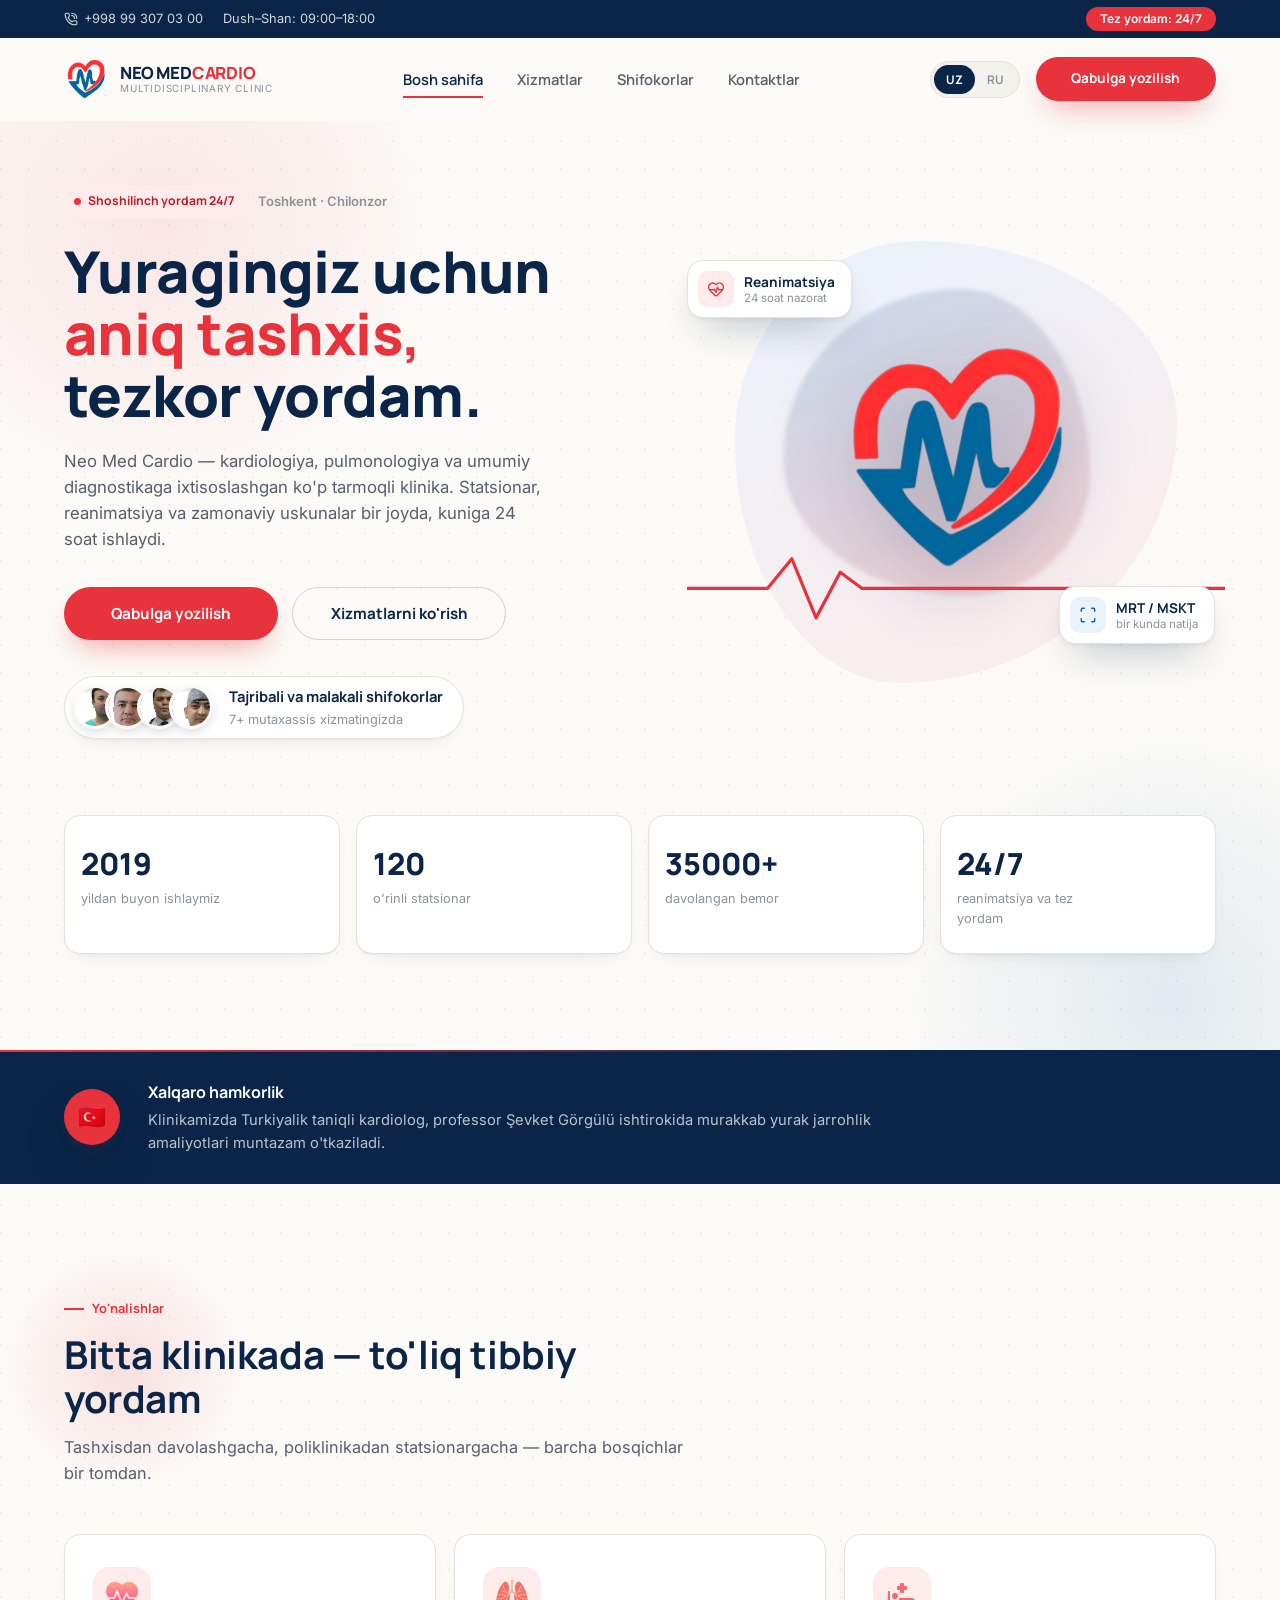
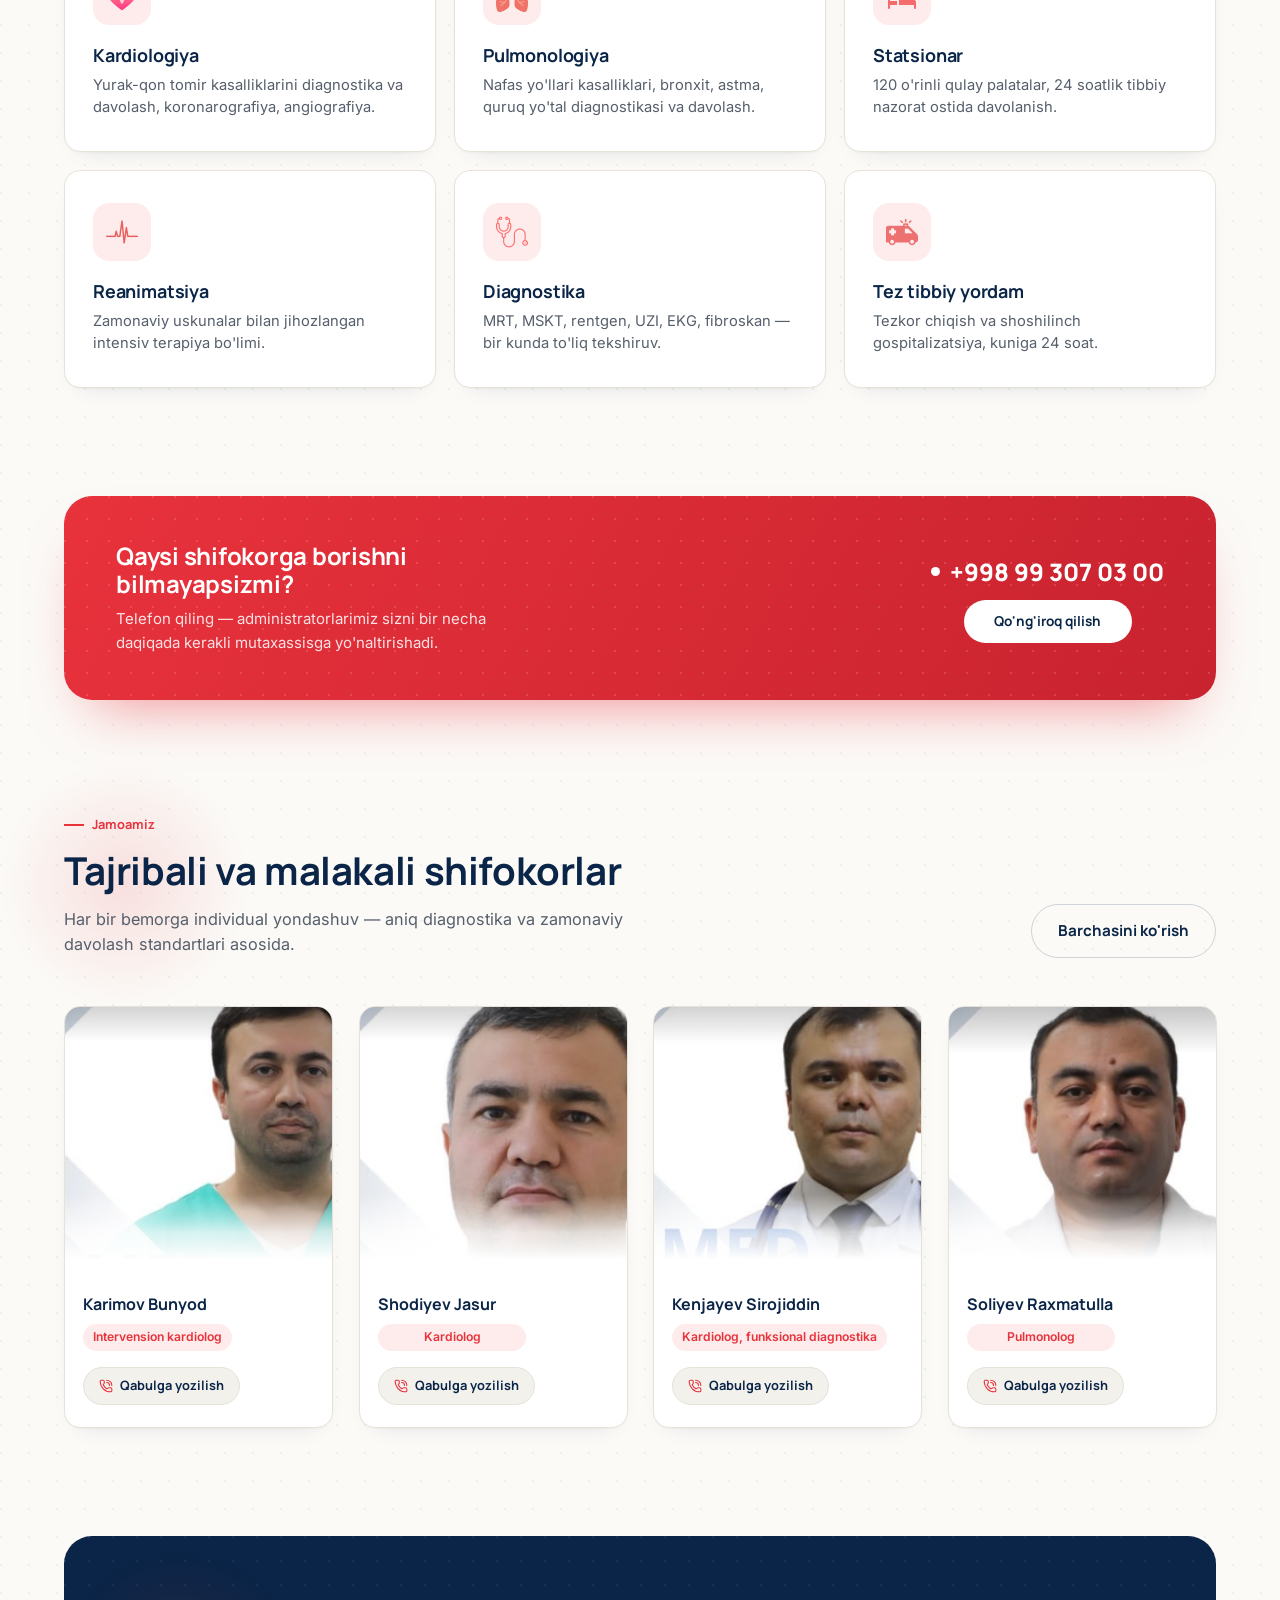
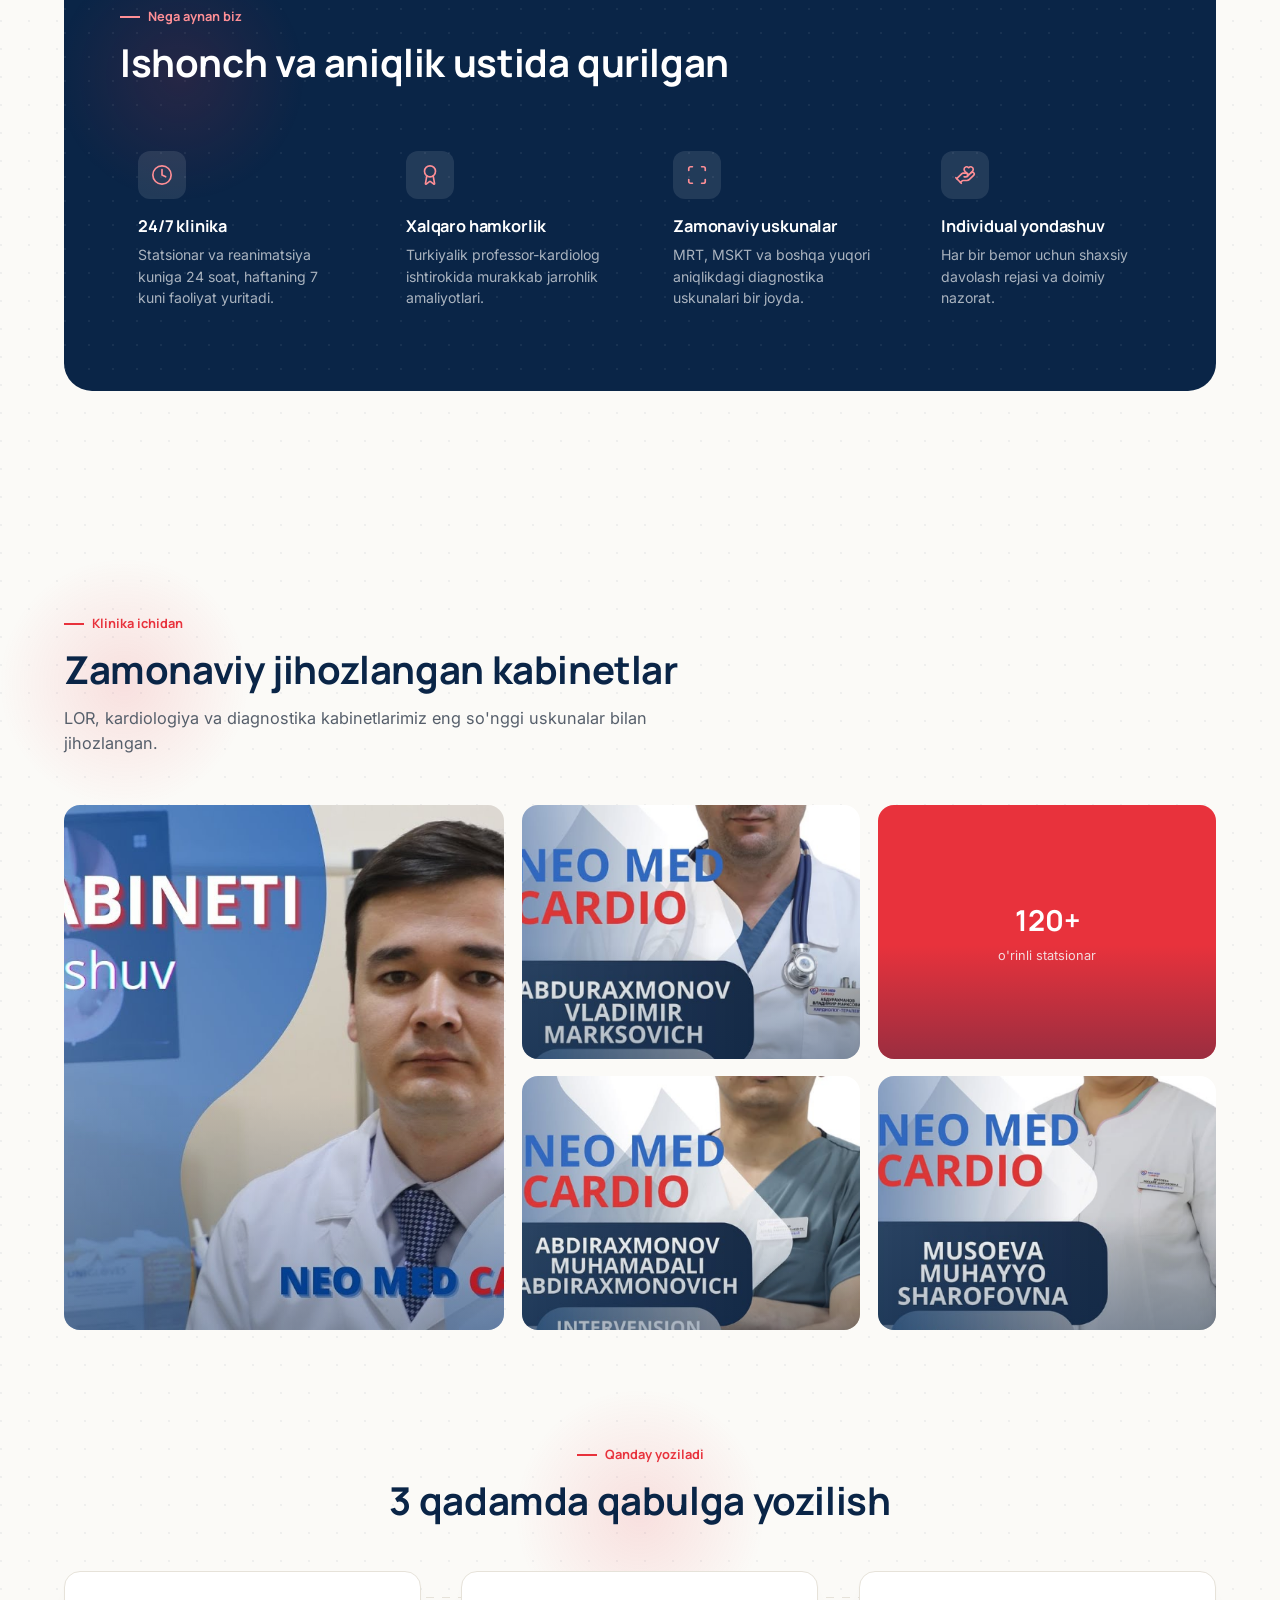
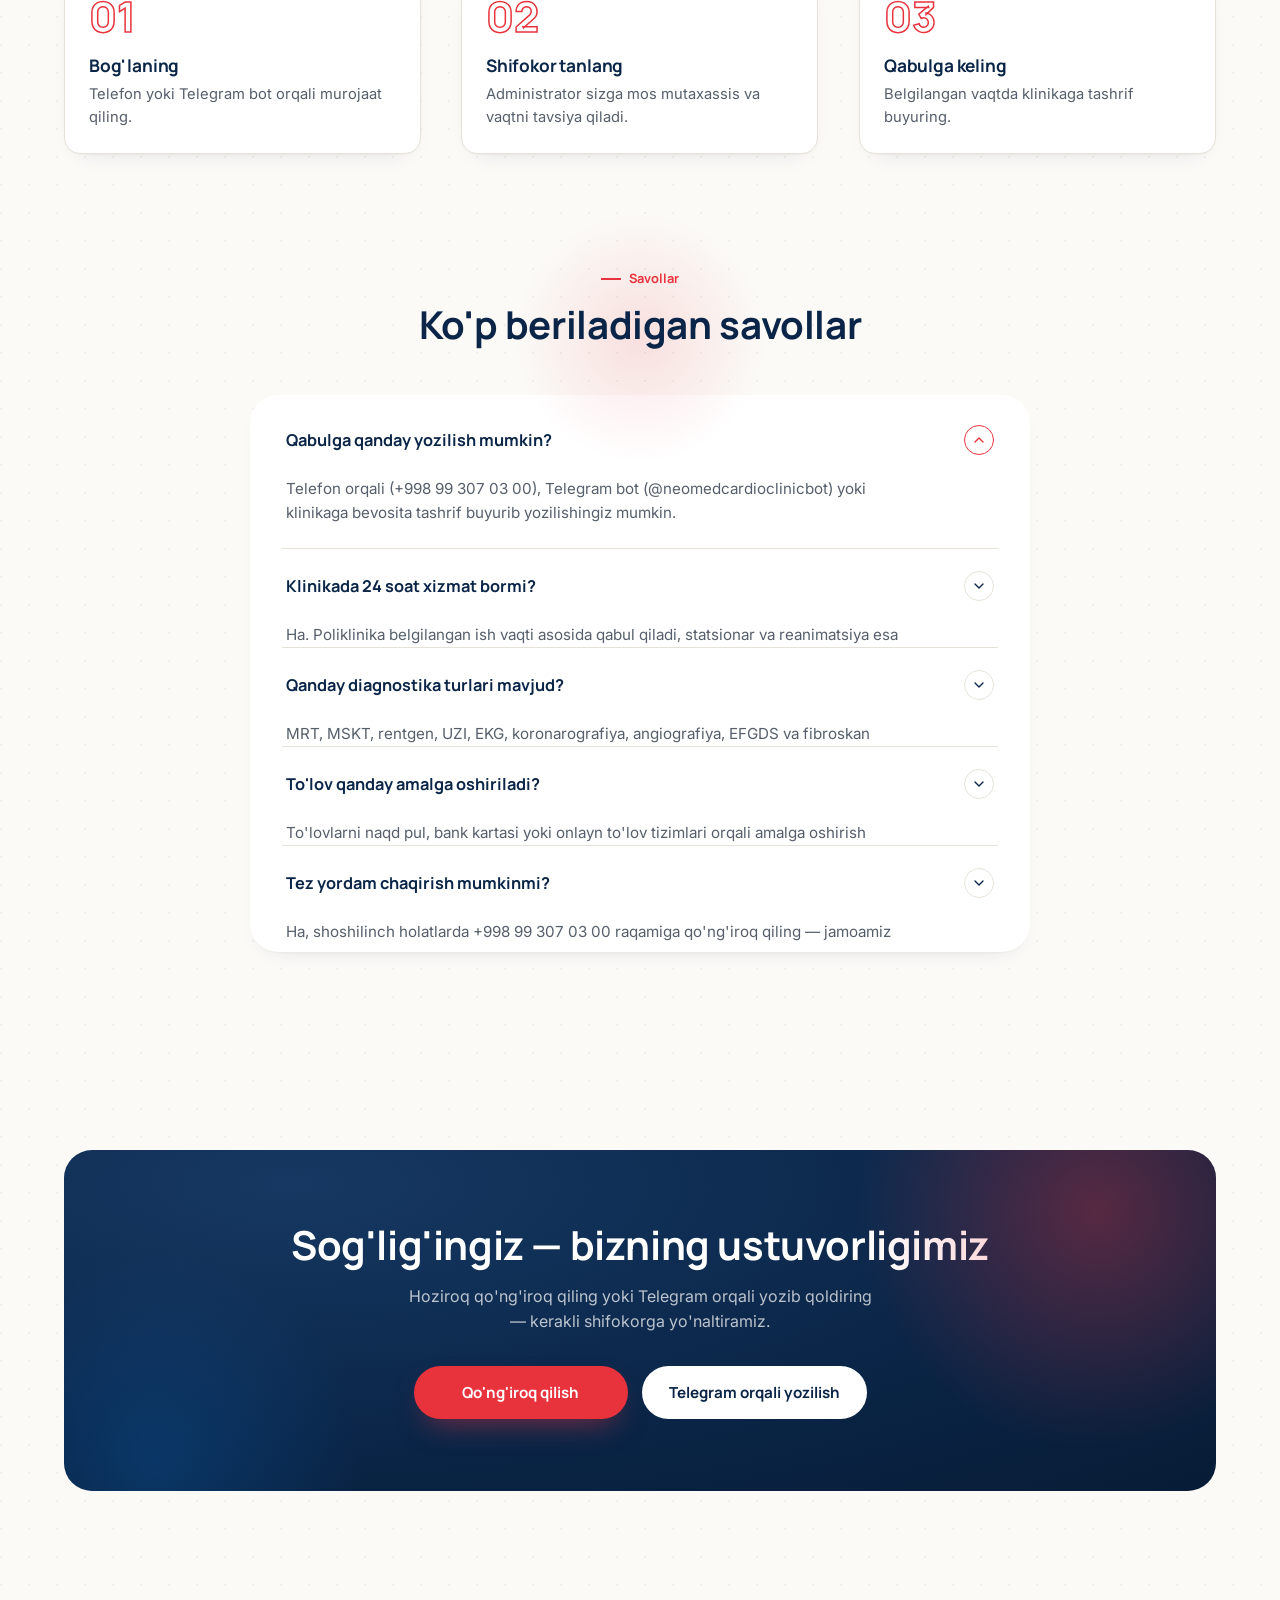
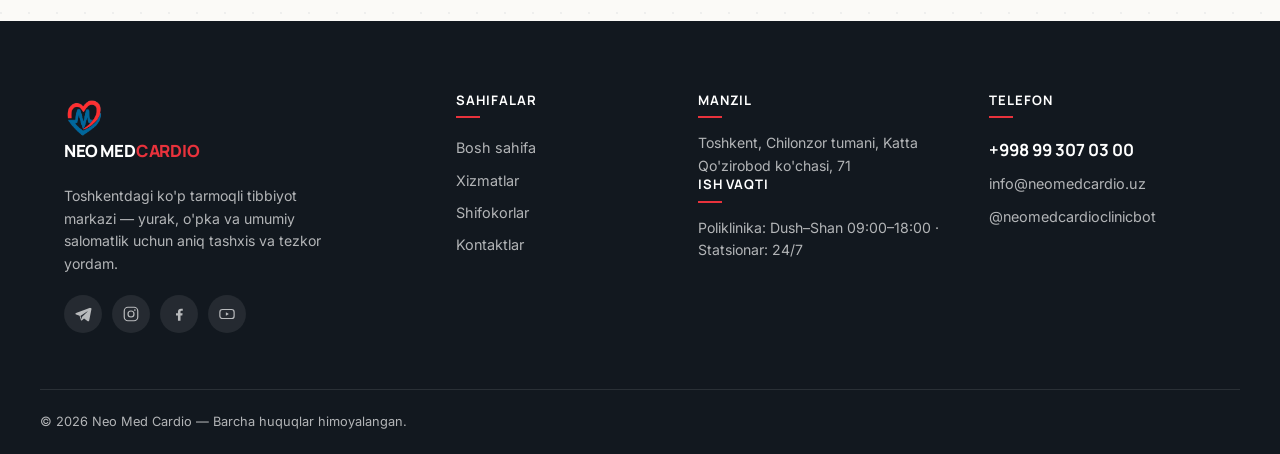
==== commit efa486d2: "Admin panel, ariza bazasi va UI/UX yangilanishi Klinika xodimlari saytdan kelgan arizalarni ko'rishi" ====
--- a/neomedcardio-site/index.html
+++ b/neomedcardio-site/index.html
@@ -55,6 +55,26 @@
         <svg class="hero__ecg hero__ecg--red" viewBox="0 0 400 60" preserveAspectRatio="none">
           <path class="ecg-path" d="M0 30 L60 30 L78 8 L96 52 L114 18 L130 30 L400 30" />
         </svg>
+
+        <div class="float-chip float-chip--one">
+          <span class="float-chip__icon float-chip__icon--red">
+            <span class="icon" data-icon="heart-pulse" style="width:18px;height:18px" aria-hidden="true"></span>
+          </span>
+          <span class="float-chip__text">
+            <strong data-i18n="chip.1.title">Reanimatsiya</strong>
+            <small data-i18n="chip.1.sub">24 soat nazorat</small>
+          </span>
+        </div>
+
+        <div class="float-chip float-chip--two">
+          <span class="float-chip__icon float-chip__icon--blue">
+            <span class="icon" data-icon="scan" style="width:18px;height:18px" aria-hidden="true"></span>
+          </span>
+          <span class="float-chip__text">
+            <strong data-i18n="chip.2.title">MRT / MSKT</strong>
+            <small data-i18n="chip.2.sub">bir kunda natija</small>
+          </span>
+        </div>
       </div>
     </div>
 
@@ -103,32 +123,32 @@
 
       <div class="directions-grid">
         <div class="dir-card">
-          <img src="images/icons/icon-cardiology.png" alt="" style="width:48px;height:48px;display:block;margin-bottom:14px">
+          <div class="dir-card__icon"><img src="images/icons/icon-cardiology.png" alt=""></div>
           <h3 data-i18n="dir.1.title">Kardiologiya</h3>
           <p data-i18n="dir.1.desc">Yurak-qon tomir kasalliklarini diagnostika va davolash, koronarografiya, angiografiya.</p>
         </div>
         <div class="dir-card">
-         <img src="images/icons/lungs.png" alt="" style="width:48px;height:48px;display:block;margin-bottom:14px">
+         <div class="dir-card__icon"><img src="images/icons/lungs.png" alt=""></div>
           <h3 data-i18n="dir.2.title">Pulmonologiya</h3>
           <p data-i18n="dir.2.desc">Nafas yo'llari kasalliklari, bronxit, astma, quruq yo'tal diagnostikasi va davolash.</p>
         </div>
         <div class="dir-card">
-          <img src="images/icons/inpatient (1).png" alt="" style="width:48px;height:48px;display:block;margin-bottom:14px">
+          <div class="dir-card__icon"><img src="images/icons/inpatient (1).png" alt=""></div>
           <h3 data-i18n="dir.3.title">Statsionar</h3>
           <p data-i18n="dir.3.desc">120 o'rinli qulay palatalar, 24 soatlik tibbiy nazorat ostida davolanish.</p>
         </div>
         <div class="dir-card">
-          <img src="images/icons/cardiogram.png" alt="" style="width:48px;height:48px;display:block;margin-bottom:14px">
+          <div class="dir-card__icon"><img src="images/icons/cardiogram.png" alt=""></div>
           <h3 data-i18n="dir.4.title">Reanimatsiya</h3>
           <p data-i18n="dir.4.desc">Zamonaviy uskunalar bilan jihozlangan intensiv terapiya bo'limi.</p>
         </div>
         <div class="dir-card">
-          <img src="images/icons/stethoscope (3).png" alt="" style="width:48px;height:48px;display:block;margin-bottom:14px">
+          <div class="dir-card__icon"><img src="images/icons/stethoscope (3).png" alt=""></div>
           <h3 data-i18n="dir.5.title">Diagnostika</h3>
           <p data-i18n="dir.5.desc">MRT, MSKT, rentgen, UZI, EKG, fibroskan — bir kunda to'liq tekshiruv.</p>
         </div>
         <div class="dir-card">
-          <img src="images/icons/emergency-ambulance.png" alt="" style="width:48px;height:48px;display:block;margin-bottom:14px">
+          <div class="dir-card__icon"><img src="images/icons/emergency-ambulance.png" alt=""></div>
           <h3 data-i18n="dir.6.title">Tez tibbiy yordam</h3>
           <p data-i18n="dir.6.desc">Tezkor chiqish va shoshilinch gospitalizatsiya, kuniga 24 soat.</p>
         </div>
--- a/neomedcardio-site/css/style.css
+++ b/neomedcardio-site/css/style.css
@@ -36,6 +36,44 @@
   --shadow-pop: 0 24px 60px -18px rgba(10, 37, 71, 0.4), 0 8px 20px -10px rgba(232, 50, 60, 0.18);
 
   --ease: cubic-bezier(0.22, 0.9, 0.3, 1);
+
+  /* bo'shliq shkalasi — yangi komponentlar uchun */
+  --space-3xs: 4px;
+  --space-2xs: 8px;
+  --space-xs: 12px;
+  --space-s: 16px;
+  --space-m: 24px;
+  --space-l: 32px;
+  --space-xl: 48px;
+  --space-2xl: 64px;
+  --space-3xl: 96px;
+
+  /* z-index shkalasi */
+  --z-behind: -1;
+  --z-base: 0;
+  --z-content: 1;
+  --z-sticky: 200;
+  --z-overlay: 260;
+  --z-mobile-bar: 250;
+  --z-modal: 300;
+
+  /* animatsiya davomiyligi shkalasi */
+  --dur-fast: 0.2s;
+  --dur-base: 0.3s;
+  --dur-slow: 0.5s;
+  --dur-slower: 0.7s;
+
+  --radius-pill: 999px;
+
+  --amber: #f2a93b;
+  --amber-soft: #fdf1de;
+  --green: #1e9e63;
+  --green-soft: #e6f6ee;
+  --chart-1: var(--red);
+  --chart-2: var(--blue);
+  --chart-3: var(--blue-dark);
+  --chart-4: var(--amber);
+  --chart-5: var(--green);
 }
 
 /* ---------------------------------------------------------------------
@@ -243,7 +281,7 @@
 .site-header {
   position: sticky;
   top: 0;
-  z-index: 200;
+  z-index: var(--z-sticky);
   background: rgba(251, 250, 247, 0.9);
   backdrop-filter: blur(10px);
   border-bottom: 1px solid transparent;
@@ -295,7 +333,7 @@
 .main-nav a:hover, .main-nav a.is-active { color: var(--blue-dark); }
 .main-nav a:hover::after, .main-nav a.is-active::after { right: 0; }
 
-.header-actions { display: flex; align-items: center; gap: 16px; }
+.header-actions { display: flex; align-items: center; gap: 16px; flex-wrap: wrap; }
 
 .lang-switch {
   display: flex;
@@ -339,7 +377,7 @@
   display: none;
   position: fixed;
   bottom: 0; left: 0; right: 0;
-  z-index: 250;
+  z-index: var(--z-mobile-bar);
   background: var(--white);
   border-top: 1px solid var(--line);
   box-shadow: 0 -10px 30px -10px rgba(18, 24, 31, 0.15);
@@ -367,6 +405,7 @@
   .main-nav {
     position: fixed;
     top: 0; right: -100%;
+    z-index: var(--z-overlay);
     width: min(320px, 84vw);
     height: 100vh;
     background: var(--white);
@@ -457,6 +496,7 @@
 .hero h1 {
   font-size: clamp(2.3rem, 4.6vw, 3.6rem);
   font-weight: 800;
+  line-height: 1.08;
 }
 .hero h1 span { display: block; }
 .hero h1 .accent { color: var(--red); }
@@ -480,6 +520,12 @@
   display: flex;
   align-items: center;
   gap: 16px;
+  background: var(--white);
+  border: 1px solid var(--line);
+  border-radius: var(--radius-pill);
+  padding: 8px 20px 8px 8px;
+  width: fit-content;
+  box-shadow: var(--shadow-rest);
 }
 .avatar-stack { display: flex; }
 .avatar-stack img {
@@ -504,10 +550,17 @@
 .hero__stats--bottom {
   margin-top: 76px;
   grid-template-columns: repeat(4, 1fr);
-  gap: 24px;
-  padding-top: 40px;
-  border-top: 1px solid var(--line);
-}
+  gap: var(--space-s);
+}
+.hero__stats--bottom > div {
+  background: var(--white);
+  border: 1px solid var(--line);
+  border-radius: var(--radius-m);
+  box-shadow: var(--shadow-rest);
+  padding: var(--space-m) var(--space-s);
+  transition: transform var(--dur-base) var(--ease), box-shadow var(--dur-base) var(--ease);
+}
+.hero__stats--bottom > div:hover { transform: translateY(-4px); box-shadow: var(--shadow-card); }
 .hero__stat-num {
   font-family: var(--font-display);
   font-weight: 800;
@@ -520,6 +573,7 @@
 .hero__visual {
   position: relative;
   aspect-ratio: 1 / 1;
+  width: 100%;
   max-width: 480px;
   margin: 0 auto;
 }
@@ -563,6 +617,51 @@
   top: 68%;
   width: 112%;
 }
+
+/* Hero vizualida suzuvchi ishonch kartochkalari */
+.float-chip {
+  position: absolute;
+  display: flex;
+  align-items: center;
+  gap: 10px;
+  background: var(--white);
+  border: 1px solid var(--line);
+  border-radius: var(--radius-m);
+  box-shadow: var(--shadow-card);
+  padding: 10px 16px 10px 10px;
+  z-index: var(--z-content);
+  animation: chip-float 5.5s var(--ease) infinite alternate;
+}
+.float-chip--one { top: 8%; left: -6%; }
+.float-chip--two { bottom: 12%; right: -4%; animation-delay: -2.6s; animation-duration: 6.5s; }
+
+.float-chip__icon {
+  width: 36px; height: 36px;
+  border-radius: 10px;
+  display: grid;
+  place-items: center;
+  flex-shrink: 0;
+}
+.float-chip__icon--red { background: var(--red-soft); color: var(--red); }
+.float-chip__icon--blue { background: var(--blue-soft); color: var(--blue); }
+
+.float-chip__text { display: flex; flex-direction: column; line-height: 1.25; }
+.float-chip__text strong {
+  font-family: var(--font-display);
+  font-weight: 700;
+  font-size: 0.85rem;
+  color: var(--blue-dark);
+}
+.float-chip__text small { font-size: 0.72rem; color: var(--ink-40); }
+
+@keyframes chip-float {
+  0% { transform: translateY(0); }
+  100% { transform: translateY(-12px); }
+}
+
+@media (prefers-reduced-motion: reduce) {
+  .float-chip { animation: none; }
+}
 .ecg-path {
   fill: none;
   stroke: var(--blue-dark);
@@ -581,6 +680,17 @@
 @media (max-width: 480px) {
   .hero__trust-row { flex-wrap: wrap; }
 }
+@media (max-width: 700px) {
+  .float-chip--one { left: 0; top: 4%; }
+  .float-chip--two { right: 0; bottom: 6%; }
+}
+@media (max-width: 400px) {
+  .hero__stats { grid-template-columns: 1fr; gap: 14px; }
+  .hero__stats--bottom { grid-template-columns: 1fr; gap: 12px; }
+  .float-chip { padding: 8px 12px 8px 8px; }
+  .float-chip__icon { width: 30px; height: 30px; }
+  .float-chip__text strong { font-size: 0.78rem; }
+}
 
 /* ---------------------------------------------------------------------
    6) Partner strip
@@ -589,6 +699,14 @@
   background: var(--blue-dark);
   color: var(--white);
   padding: 30px 0;
+  position: relative;
+}
+.partner::before {
+  content: "";
+  position: absolute;
+  top: 0; left: 0; right: 0;
+  height: 2px;
+  background: linear-gradient(90deg, var(--red) 0%, transparent 70%);
 }
 .partner__inner {
   display: flex;
@@ -604,6 +722,7 @@
   font-family: var(--font-display);
   font-weight: 800;
   font-size: 1.4rem;
+  box-shadow: var(--shadow-pop);
 }
 .partner__title { font-family: var(--font-display); font-weight: 700; font-size: 1rem; margin-bottom: 4px; color: var(--white);}
 .partner__text { color: rgba(255,255,255,0.72); font-size: 0.92rem; max-width: 760px; }
@@ -616,28 +735,46 @@
 .directions-grid {
   display: grid;
   grid-template-columns: repeat(3, 1fr);
-  gap: 2px;
-  background: var(--line);
+  gap: 18px;
+}
+.dir-card {
+  background: var(--white);
   border: 1px solid var(--line);
-  border-radius: var(--radius-l);
+  border-radius: var(--radius-m);
+  box-shadow: var(--shadow-rest);
+  padding: 32px 28px;
+  position: relative;
   overflow: hidden;
-}
-.dir-card {
-  background: var(--white);
-  padding: 38px 30px;
-  transition: background 0.3s ease, transform 0.3s ease;
-}
-.dir-card:hover { background: var(--paper-alt); }
+  transition: background var(--dur-base) ease, transform var(--dur-base) ease, box-shadow var(--dur-base) ease;
+}
+.dir-card::before {
+  content: "";
+  position: absolute;
+  top: 0; left: 0; right: 0;
+  height: 3px;
+  background: var(--red);
+  transform: scaleX(0);
+  transform-origin: left;
+  transition: transform var(--dur-base) var(--ease);
+}
+.dir-card:hover {
+  transform: translateY(-5px);
+  box-shadow: var(--shadow-card);
+  border-color: transparent;
+  z-index: var(--z-content);
+}
+.dir-card:hover::before { transform: scaleX(1); }
 .dir-card__icon {
-  width: 52px; height: 52px;
-  border-radius: 14px;
+  width: 58px; height: 58px;
+  border-radius: 16px;
   background: var(--red-soft);
   color: var(--red);
   display: flex; align-items: center; justify-content: center;
-  margin-bottom: 22px;
-  transition: background 0.3s ease, color 0.3s ease, transform 0.3s ease;
-}
-.dir-card:hover .dir-card__icon { background: var(--red); color: var(--white); transform: rotate(-6deg) scale(1.06); }
+  margin-bottom: 20px;
+  transition: background var(--dur-base) ease, transform var(--dur-base) var(--ease);
+}
+.dir-card__icon img { width: 32px; height: 32px; object-fit: contain; }
+.dir-card:hover .dir-card__icon { transform: rotate(-6deg) scale(1.06); }
 .dir-card h3 { font-size: 1.12rem; margin-bottom: 8px; }
 .dir-card p { color: var(--ink-60); font-size: 0.92rem; }
 
@@ -652,12 +789,17 @@
   max-width: 1152px;
   margin-inline: auto;
   background: linear-gradient(120deg, var(--red) 0%, #c8232f 100%);
+  background-image:
+    radial-gradient(circle at 1px 1px, rgba(255,255,255,0.14) 1px, transparent 0),
+    linear-gradient(120deg, var(--red) 0%, #c8232f 100%);
+  background-size: 22px 22px, auto;
   border-radius: var(--radius-l);
   padding: 46px 52px;
   display: flex;
   align-items: center;
   justify-content: space-between;
   gap: 30px;
+  flex-wrap: wrap;
   color: var(--white);
   box-shadow: 0 30px 60px -30px rgba(232, 50, 60, 0.6);
 }
@@ -669,8 +811,23 @@
   font-weight: 800;
   font-size: 1.5rem;
   color: var(--white);
-  display: block;
+  display: flex;
+  align-items: center;
+  gap: 10px;
   margin-bottom: 10px;
+  justify-content: center;
+}
+.help-banner__phone::before {
+  content: "";
+  width: 9px; height: 9px;
+  border-radius: 50%;
+  background: var(--white);
+  animation: pulse-dot-white 1.6s ease-in-out infinite;
+  flex-shrink: 0;
+}
+@keyframes pulse-dot-white {
+  0%, 100% { box-shadow: 0 0 0 0 rgba(255,255,255,0.55); }
+  50% { box-shadow: 0 0 0 6px rgba(255,255,255,0); }
 }
 @media (max-width: 800px) {
   .help-banner { flex-direction: column; text-align: center; padding: 38px 26px; }
@@ -705,12 +862,33 @@
 }
 .doctor-card:hover { transform: translateY(-6px); box-shadow: var(--shadow-card); }
 .doctor-card__photo {
-  aspect-ratio: 3 / 4;
+  aspect-ratio: 1 / 1;
   overflow: hidden;
   background: var(--paper-alt);
-}
-.doctor-card__photo img { width: 100%; height: 100%; object-fit: cover; transition: transform 0.5s var(--ease); }
-.doctor-card:hover .doctor-card__photo img { transform: scale(1.05); }
+  position: relative;
+}
+/* Rasm pastidagi yumshoq oqartirish — manba rasmga chizilgan matnning
+   yuqori chetini yashiradi va kadrni karta fonига ravon ulaydi. */
+.doctor-card__photo::after {
+  content: "";
+  position: absolute;
+  left: 0; right: 0; bottom: 0;
+  height: 30%;
+  background: linear-gradient(to top, var(--white) 18%, rgba(255, 255, 255, 0.78) 52%, rgba(255, 255, 255, 0) 100%);
+  pointer-events: none;
+}
+/* Manba rasmlar Instagram uchun tayyorlangan — ichiga ism/lavozim/telefon
+   matni chizib qo'yilgan. Shu sabab kadr shifokor yuziga yaqinlashtiriladi:
+   matnli qism kadrdan tashqarida qoladi, kartadagi HTML matn esa takrorlanmaydi. */
+.doctor-card__photo img {
+  width: 100%; height: 100%;
+  object-fit: cover;
+  object-position: top center;
+  transform: scale(1.95);
+  transform-origin: 58% 8%;
+  transition: transform 0.5s var(--ease);
+}
+.doctor-card:hover .doctor-card__photo img { transform: scale(2.05); }
 .doctor-card__body { padding: 18px 18px 22px; }
 .doctor-card__name { font-family: var(--font-display); font-weight: 700; font-size: 1rem; color: var(--blue-dark); }
 .doctor-card__role {
@@ -724,21 +902,29 @@
   border-radius: 999px;
 }
 .doctor-card__call {
-  margin-top: 14px;
-  display: flex;
+  margin-top: 16px;
+  display: flex;
+  width: fit-content;
   align-items: center;
   gap: 7px;
   font-family: var(--font-display);
   font-weight: 700;
-  font-size: 0.83rem;
+  font-size: 0.8rem;
   color: var(--blue-dark);
-}
-.doctor-card__call .icon { color: var(--red); }
+  background: var(--paper-alt);
+  border: 1px solid var(--line);
+  border-radius: var(--radius-pill);
+  padding: 8px 15px;
+  transition: background var(--dur-fast) ease, color var(--dur-fast) ease, border-color var(--dur-fast) ease;
+}
+.doctor-card__call .icon { color: var(--red); transition: color var(--dur-fast) ease; }
+.doctor-card__call:hover { background: var(--red); border-color: var(--red); color: var(--white); }
+.doctor-card__call:hover .icon { color: var(--white); }
 
 @media (max-width: 980px) { .doctor-grid { grid-template-columns: repeat(3, 1fr); } }
 @media (max-width: 700px) { .doctor-grid { grid-template-columns: repeat(2, 1fr); gap: 16px; } .doctors-head-row { flex-direction: column; align-items: flex-start; } }
-@media (max-width: 460px) { .doctor-grid { grid-template-columns: 1fr 1fr; } }
-@media (max-width: 380px) { .doctor-grid { grid-template-columns: 1fr; } }
+@media (max-width: 480px) { .doctor-grid { grid-template-columns: 1fr; } }
+@media (max-width: 400px) { .doctor-card__role { min-width: 0; } }
 
 /* ---------------------------------------------------------------------
    10) Advantages
@@ -746,9 +932,13 @@
 .advantages { padding: 0 0 108px; }
 .advantages-wrap {
   background: var(--blue-dark);
+  background-image: radial-gradient(circle at 1px 1px, rgba(255,255,255,0.06) 1px, transparent 0);
+  background-size: 24px 24px;
   border-radius: var(--radius-l);
   padding: 64px 56px;
   color: var(--white);
+  position: relative;
+  overflow: hidden;
 }
 .advantages-wrap .eyebrow { color: #ff8f96; }
 .advantages-wrap .eyebrow::before { background: #ff8f96; }
@@ -760,6 +950,12 @@
   grid-template-columns: repeat(4, 1fr);
   gap: 30px;
 }
+.adv-card {
+  padding: 18px;
+  border-radius: var(--radius-m);
+  transition: transform var(--dur-base) var(--ease), background var(--dur-base) ease;
+}
+.adv-card:hover { transform: translateY(-4px); background: rgba(255,255,255,0.05); }
 .adv-card__icon {
   width: 48px; height: 48px;
   border-radius: 12px;
@@ -767,7 +963,9 @@
   display: flex; align-items: center; justify-content: center;
   color: #ff8f96;
   margin-bottom: 18px;
-}
+  transition: background var(--dur-base) ease, transform var(--dur-base) var(--ease);
+}
+.adv-card:hover .adv-card__icon { background: var(--red); color: var(--white); transform: scale(1.08); }
 .adv-card h3 { color: var(--white); font-size: 1.02rem; margin-bottom: 8px; }
 .adv-card p { color: rgba(255,255,255,0.65); font-size: 0.88rem; }
 
@@ -781,28 +979,37 @@
 .gallery-grid {
   display: grid;
   grid-template-columns: 1.3fr 1fr 1fr;
-  grid-template-rows: 220px 220px;
+  grid-auto-rows: 1fr;
   gap: 18px;
 }
 .gallery-grid > div {
   border-radius: var(--radius-m);
   overflow: hidden;
   position: relative;
+  aspect-ratio: 4 / 3;
+}
+.gallery-grid > div::after {
+  content: "";
+  position: absolute;
+  inset: 0;
+  background: linear-gradient(180deg, transparent 55%, rgba(10,37,71,0.35) 100%);
+  pointer-events: none;
 }
 .gallery-grid img { width: 100%; height: 100%; object-fit: cover; transition: transform 0.6s var(--ease); }
 .gallery-grid > div:hover img { transform: scale(1.06); }
-.gallery-grid > div:first-child { grid-row: span 2; }
-.gallery-tile--tint { background: var(--red); display: flex; flex-direction: column; align-items: center; justify-content: center; color: var(--white); text-align: center; padding: 20px; }
+.gallery-grid > div:first-child { grid-row: span 2; aspect-ratio: auto; }
+.gallery-tile--tint { background: var(--red); display: flex; flex-direction: column; align-items: center; justify-content: center; color: var(--white); text-align: center; padding: 20px; aspect-ratio: 1 / 1; }
+.gallery-tile--tint::after { content: none; }
 .gallery-tile--tint strong { font-family: var(--font-display); font-size: 1.8rem; }
 .gallery-tile--tint span { font-size: 0.8rem; opacity: 0.85; margin-top: 4px; }
 
 @media (max-width: 900px) {
-  .gallery-grid { grid-template-columns: 1fr 1fr; grid-template-rows: 180px 180px 180px; }
-  .gallery-grid > div:first-child { grid-row: span 1; grid-column: span 2; }
+  .gallery-grid { grid-template-columns: 1fr 1fr; }
+  .gallery-grid > div:first-child { grid-row: span 1; grid-column: span 2; aspect-ratio: 16 / 9; }
 }
 @media (max-width: 560px) {
-  .gallery-grid { grid-template-columns: 1fr; grid-template-rows: repeat(4, 200px); }
-  .gallery-grid > div:first-child { grid-column: span 1; }
+  .gallery-grid { grid-template-columns: 1fr; }
+  .gallery-grid > div:first-child { grid-column: span 1; aspect-ratio: 4 / 3; }
 }
 
 /* ---------------------------------------------------------------------
@@ -815,7 +1022,23 @@
   gap: 40px;
   position: relative;
 }
-.step-card { position: relative; padding-top: 8px; }
+.steps-grid::before {
+  content: "";
+  position: absolute;
+  top: 26px; left: 12%; right: 12%;
+  height: 1px;
+  background: repeating-linear-gradient(90deg, var(--line) 0 8px, transparent 8px 16px);
+}
+.step-card {
+  position: relative;
+  background: var(--white);
+  border: 1px solid var(--line);
+  border-radius: var(--radius-m);
+  padding: var(--space-m);
+  box-shadow: var(--shadow-rest);
+  transition: transform var(--dur-base) var(--ease), box-shadow var(--dur-base) var(--ease);
+}
+.step-card:hover { transform: translateY(-4px); box-shadow: var(--shadow-card); }
 .step-num {
   font-family: var(--font-display);
   font-weight: 800;
@@ -828,16 +1051,24 @@
 }
 .step-card h3 { font-size: 1.08rem; margin-bottom: 8px; }
 .step-card p { color: var(--ink-60); font-size: 0.92rem; }
-@media (max-width: 800px) { .steps-grid { grid-template-columns: 1fr; gap: 32px; } }
+@media (max-width: 800px) { .steps-grid { grid-template-columns: 1fr; gap: 32px; } .steps-grid::before { display: none; } }
 
 /* ---------------------------------------------------------------------
    13) FAQ accordion
 --------------------------------------------------------------------- */
 .faq { padding: 0 0 108px; }
-.faq-wrap { max-width: 780px; margin: 0 auto; }
+.faq-wrap {
+  max-width: 780px;
+  margin: 0 auto;
+  background: var(--white);
+  border-radius: var(--radius-l);
+  box-shadow: var(--shadow-rest);
+  padding: 8px var(--space-l);
+}
 .accordion__item {
   border-bottom: 1px solid var(--line);
 }
+.accordion__item:last-child { border-bottom: none; }
 .accordion__trigger {
   width: 100%;
   display: flex;
@@ -852,7 +1083,9 @@
   font-weight: 700;
   font-size: 1.02rem;
   color: var(--blue-dark);
-}
+  transition: color var(--dur-fast) ease;
+}
+.accordion__trigger:hover { color: var(--red); }
 .accordion__icon {
   flex-shrink: 0;
   width: 30px; height: 30px;
@@ -893,6 +1126,13 @@
   background: radial-gradient(circle, rgba(232,50,60,0.35), transparent 70%);
   top: -180px; right: -120px;
 }
+.final-cta__box::before {
+  content: "";
+  position: absolute;
+  width: 420px; height: 420px;
+  background: radial-gradient(circle, rgba(11,90,166,0.35), transparent 70%);
+  bottom: -180px; left: -120px;
+}
 .final-cta h2 { color: var(--white); font-size: clamp(1.7rem, 3.4vw, 2.5rem); position: relative; }
 .final-cta p { color: rgba(255,255,255,0.72); max-width: 480px; margin: 16px auto 32px; position: relative; }
 .final-cta__actions { display: flex; gap: 14px; justify-content: center; flex-wrap: wrap; position: relative; }
@@ -909,7 +1149,22 @@
   border-bottom: 1px solid rgba(255,255,255,0.1);
 }
 .footer-col p { font-size: 0.88rem; line-height: 1.6; margin-top: 4px; }
-.footer-col h4 { color: var(--white); font-size: 0.82rem; text-transform: uppercase; letter-spacing: 0.07em; margin-bottom: 14px; }
+.footer-col h4 {
+  color: var(--white);
+  font-size: 0.82rem;
+  text-transform: uppercase;
+  letter-spacing: 0.07em;
+  margin-bottom: 14px;
+  position: relative;
+  padding-bottom: 10px;
+}
+.footer-col h4::after {
+  content: "";
+  position: absolute;
+  left: 0; bottom: 0;
+  width: 24px; height: 2px;
+  background: var(--red);
+}
 .footer-col a { display: block; font-size: 0.9rem; padding: 5px 0; transition: color 0.2s ease; }
 .footer-col a:hover { color: var(--white); }
 .footer-col--brand .brand__name { color: var(--white); }
@@ -942,9 +1197,28 @@
   padding: 56px 0 68px;
   background: linear-gradient(180deg, var(--paper-alt) 0%, var(--paper) 100%);
   border-bottom: 1px solid var(--line);
-}
+  position: relative;
+  overflow: hidden;
+}
+.page-hero::before {
+  content: "";
+  position: absolute;
+  top: -180px; left: -140px;
+  width: 480px; height: 480px;
+  background: radial-gradient(circle, rgba(232,50,60,0.08) 0%, rgba(232,50,60,0) 65%);
+  pointer-events: none;
+}
+.page-hero::after {
+  content: "";
+  position: absolute;
+  bottom: -220px; right: -160px;
+  width: 460px; height: 460px;
+  background: radial-gradient(circle, rgba(11,90,166,0.08) 0%, rgba(11,90,166,0) 65%);
+  pointer-events: none;
+}
+.page-hero .container { position: relative; z-index: var(--z-content); }
 .page-hero .section-head { margin-bottom: 0; max-width: 680px; }
-.page-hero h1 { font-size: clamp(2rem, 4vw, 2.8rem); font-weight: 800; }
+.page-hero h1 { font-size: clamp(2rem, 4vw, 2.8rem); font-weight: 800; line-height: 1.1; }
 
 /* ---------------------------------------------------------------------
    18) Services page
@@ -966,8 +1240,13 @@
   border-radius: 999px;
   transition: all 0.2s ease;
 }
-.filters button:hover { border-color: var(--blue-dark); color: var(--blue-dark); }
-.filters button.is-active { background: var(--blue-dark); border-color: var(--blue-dark); color: var(--white); }
+.filters button:hover { border-color: var(--blue-dark); color: var(--blue-dark); transform: translateY(-1px); }
+.filters button.is-active {
+  background: var(--blue-dark);
+  border-color: var(--blue-dark);
+  color: var(--white);
+  box-shadow: 0 10px 22px -12px rgba(10, 37, 71, 0.85);
+}
 
 .services-note {
   display: flex;
@@ -996,18 +1275,33 @@
   box-shadow: var(--shadow-rest);
   display: flex;
   flex-direction: column;
+  position: relative;
+  overflow: hidden;
   transition: transform 0.3s var(--ease), box-shadow 0.3s var(--ease), border-color 0.3s ease;
 }
+.service-card::before {
+  content: "";
+  position: absolute;
+  top: 0; left: 0; right: 0;
+  height: 3px;
+  background: var(--blue);
+  transform: scaleX(0);
+  transform-origin: left;
+  transition: transform var(--dur-base) var(--ease);
+}
 .service-card:hover { transform: translateY(-5px); box-shadow: var(--shadow-card); border-color: transparent; }
+.service-card:hover::before { transform: scaleX(1); }
 .service-card__top { display: flex; align-items: flex-start; justify-content: space-between; gap: 14px; margin-bottom: 18px; }
 .service-card__icon {
-  width: 46px; height: 46px;
-  border-radius: 12px;
+  width: 52px; height: 52px;
+  border-radius: 14px;
   background: var(--blue-soft);
   color: var(--blue);
   display: flex; align-items: center; justify-content: center;
   flex-shrink: 0;
-}
+  transition: background var(--dur-base) ease, color var(--dur-base) ease, transform var(--dur-base) var(--ease);
+}
+.service-card:hover .service-card__icon { background: var(--blue); color: var(--white); transform: rotate(-6deg) scale(1.05); }
 .service-card__cat {
   font-size: 0.68rem;
   font-weight: 700;
@@ -1025,9 +1319,23 @@
   align-items: center;
   justify-content: space-between;
 }
-.service-card__price { font-family: var(--font-display); font-weight: 800; color: var(--blue-dark); font-size: 1.1rem; }
-.service-card__price small { font-weight: 600; font-size: 0.68rem; color: var(--ink-40); display: block; text-transform: uppercase; }
-.service-card__link { font-family: var(--font-display); font-weight: 700; font-size: 0.82rem; color: var(--red); display: flex; align-items: center; gap: 5px; }
+.service-card__price { font-family: var(--font-display); font-weight: 800; color: var(--blue-dark); font-size: 1.2rem; }
+.service-card__price small { font-weight: 600; font-size: 0.66rem; color: var(--ink-40); display: block; text-transform: uppercase; letter-spacing: 0.06em; }
+.service-card__link {
+  font-family: var(--font-display);
+  font-weight: 700;
+  font-size: 0.8rem;
+  color: var(--red);
+  display: inline-flex;
+  align-items: center;
+  gap: 5px;
+  padding: 8px 16px;
+  border-radius: var(--radius-pill);
+  background: var(--red-soft);
+  white-space: nowrap;
+  transition: background var(--dur-fast) ease, color var(--dur-fast) ease, transform var(--dur-fast) var(--ease);
+}
+.service-card__link:hover { background: var(--red); color: var(--white); transform: translateX(2px); }
 
 @media (max-width: 980px) { .service-grid { grid-template-columns: repeat(2, 1fr); } }
 @media (max-width: 620px) { .service-grid { grid-template-columns: 1fr; } }
@@ -1047,8 +1355,19 @@
   padding: 90px 0 110px;
   align-items: start;
 }
-.info-list { display: flex; flex-direction: column; gap: 22px; margin-bottom: 36px; }
-.info-item { display: flex; gap: 16px; }
+.info-list { display: flex; flex-direction: column; gap: 14px; margin-bottom: 36px; }
+.info-item {
+  display: flex;
+  gap: 16px;
+  align-items: center;
+  background: var(--white);
+  border: 1px solid var(--line);
+  border-radius: var(--radius-m);
+  padding: 16px 18px;
+  box-shadow: var(--shadow-rest);
+  transition: transform var(--dur-base) var(--ease), box-shadow var(--dur-base) var(--ease);
+}
+.info-item:hover { transform: translateY(-3px); box-shadow: var(--shadow-card); }
 .info-item__icon {
   width: 46px; height: 46px;
   border-radius: 12px;
@@ -1067,6 +1386,7 @@
   height: 280px;
 }
 .map-frame iframe { width: 100%; height: 100%; border: 0; }
+@media (min-width: 981px) { .map-frame { height: 320px; } }
 
 .contact-form-card {
   background: var(--white);
@@ -1074,7 +1394,9 @@
   border-radius: var(--radius-l);
   padding: 40px;
   box-shadow: var(--shadow-card);
-}
+  transition: box-shadow var(--dur-base) ease;
+}
+.contact-form-card:focus-within { box-shadow: var(--shadow-pop); }
 .contact-form-card h3 { font-size: 1.3rem; margin-bottom: 8px; }
 .contact-form-card > p { color: var(--ink-60); font-size: 0.92rem; margin-bottom: 26px; }
 
@@ -1084,18 +1406,21 @@
   width: 100%;
   border: 1.5px solid var(--line);
   border-radius: var(--radius-s);
-  padding: 13px 15px;
+  padding: 14px 16px;
   color: var(--ink);
   background: var(--paper);
-  transition: border-color 0.2s ease, background 0.2s ease;
-}
+  transition: border-color var(--dur-fast) ease, background var(--dur-fast) ease, box-shadow var(--dur-fast) ease;
+}
+.field input::placeholder, .field textarea::placeholder { color: var(--ink-40); }
 .field input:focus, .field select:focus, .field textarea:focus {
   outline: none;
   border-color: var(--red);
   background: var(--white);
+  box-shadow: 0 0 0 4px rgba(232, 50, 60, 0.1);
 }
 .field textarea { resize: vertical; min-height: 90px; }
 .form-note { font-size: 0.78rem; color: var(--ink-40); margin-top: 14px; text-align: center; }
+.hp-field { position: absolute; left: -9999px; width: 1px; height: 1px; opacity: 0; }
 
 .form-success {
   display: none;
@@ -1124,8 +1449,8 @@
 @media (max-width: 560px) {
   .final-cta__box { padding: 48px 26px; }
   .help-banner { margin: 0 16px; }
+  .faq-wrap { padding: 4px var(--space-s); }
 }
 @media (max-width: 400px) {
-  .hero__stats--bottom { grid-template-columns: 1fr 1fr; gap: 22px 14px; }
   .container { padding: 0 18px; }
 }
